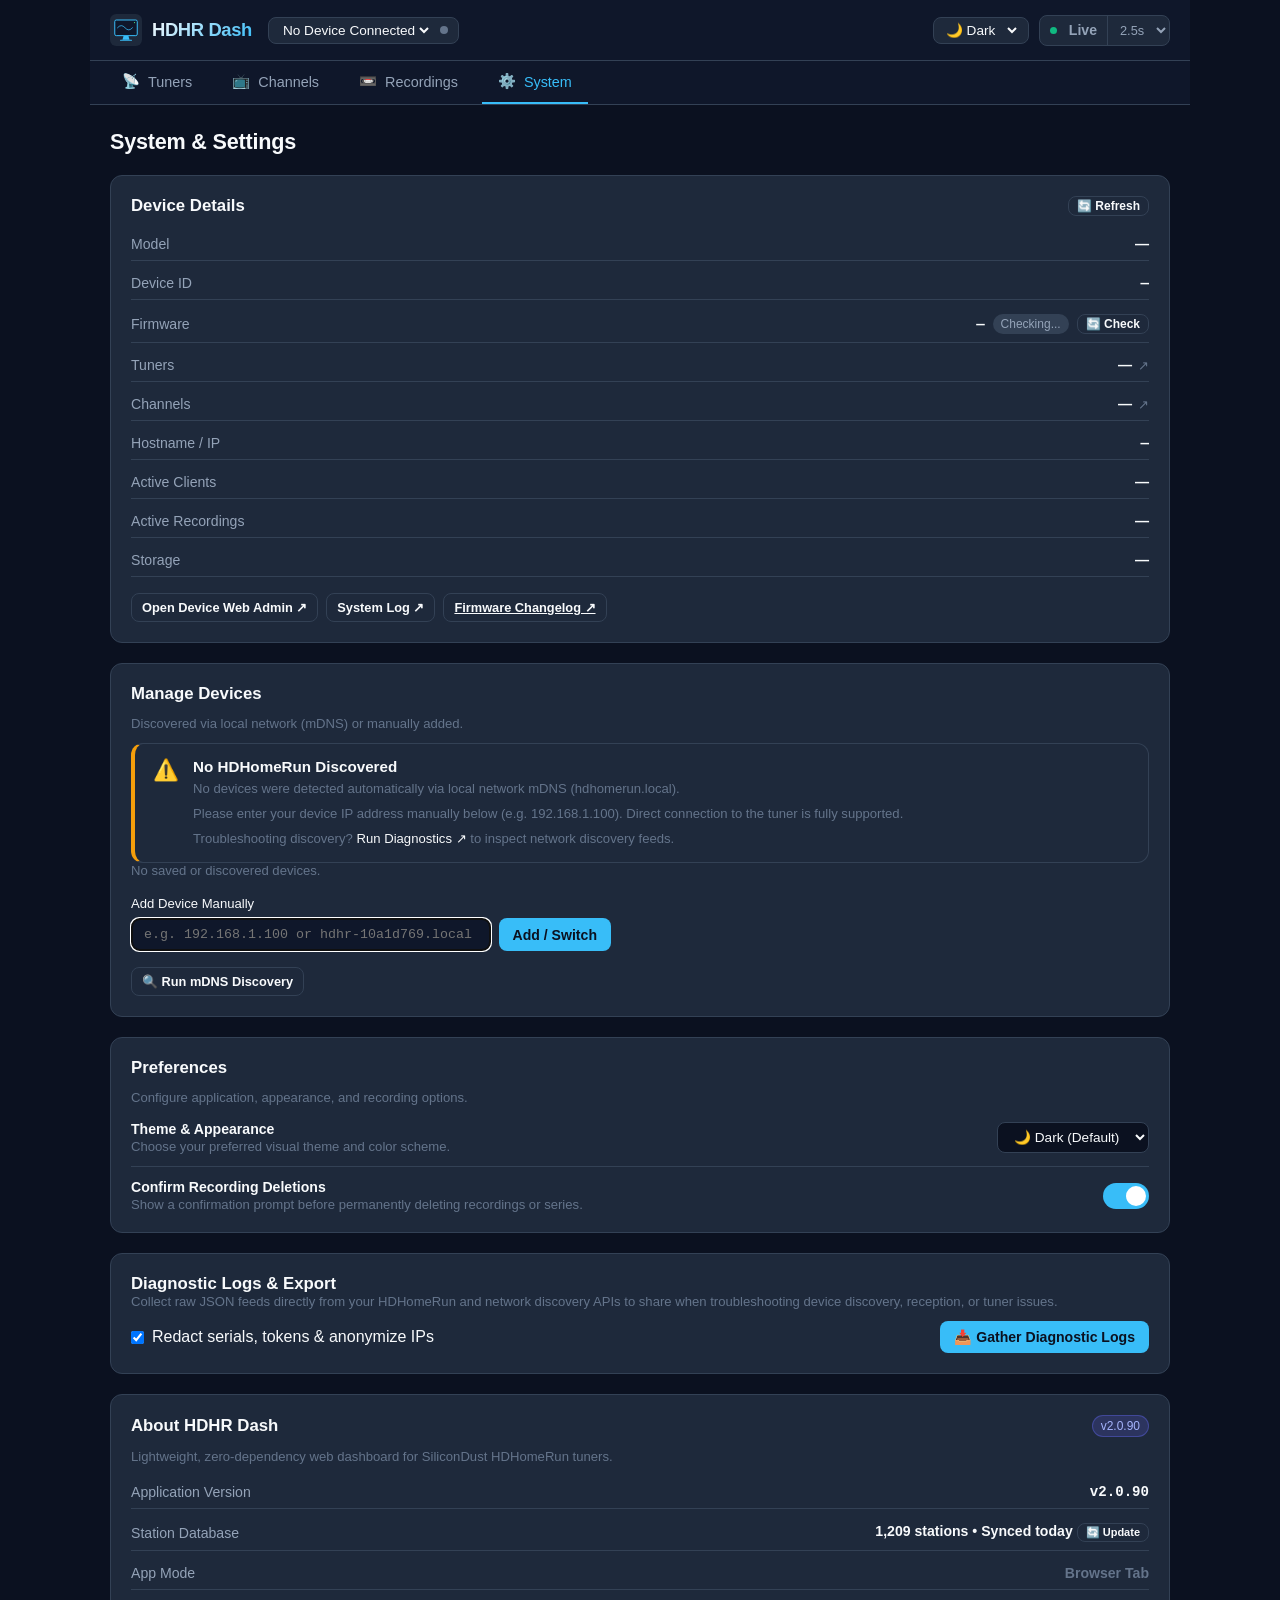
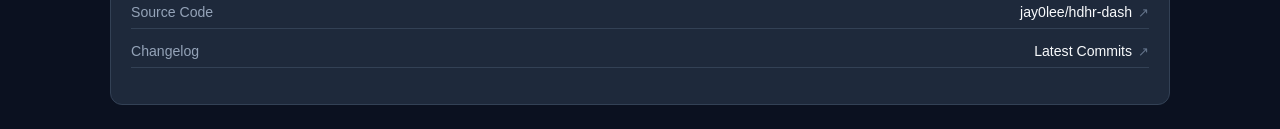
==== index.html @ 375b7f38 "v2.0.90: Implement 188-byte packet-aligned GOP slicing, audio-first dispatch, and starved clock clam" ====
<!DOCTYPE html>
<html lang="en">
<head>
  <meta charset="UTF-8" />
  <meta name="viewport" content="width=device-width, initial-scale=1.0" />
  <title>HDHomeRun Dashboard</title>
  <link rel="manifest" href="manifest.json" />
  <link rel="icon" type="image/svg+xml" href="icon.svg" />
  <link rel="icon" type="image/png" sizes="192x192" href="icon-192.png" />
  <link rel="apple-touch-icon" sizes="180x180" href="apple-touch-icon.png" />
  <link rel="shortcut icon" href="favicon.ico" />
  <meta name="theme-color" content="#0f172a" />
  <!-- Critical styles to prevent layout flash or version mismatch -->
  <style>
    .tab-view { display: none !important; }
    .tab-view.active { display: block !important; }
    .hidden { display: none !important; }
  </style>
  <link rel="stylesheet" href="style.css?v=2.0.90" />
</head>
<body>
  <div class="app-shell">
    <!-- Top Navigation Header -->
    <header class="app-header">
      <div class="header-left">
        <div class="logo-group">
          <svg class="app-logo" viewBox="0 0 512 512" width="32" height="32">
            <rect width="512" height="512" rx="100" fill="#1e293b"/>
            <rect x="76" y="96" width="360" height="250" rx="24" fill="#0f172a" stroke="#38bdf8" stroke-width="16"/>
            <path d="M 120 220 Q 180 150 240 220 T 360 220" fill="none" stroke="#38bdf8" stroke-width="12" stroke-linecap="round"/>
            <circle cx="392" cy="136" r="10" fill="#4ade80"/>
            <path d="M 216 350 L 200 410 L 312 410 L 296 350 Z" fill="#38bdf8"/>
            <rect x="160" y="410" width="192" height="16" rx="8" fill="#38bdf8"/>
          </svg>
          <span class="app-title">HDHR Dash</span>
        </div>

        <div class="device-selector-wrapper">
          <select id="device-select" title="Active Device">
            <option value="">Discovering devices...</option>
          </select>
          <span id="connection-status-dot" class="status-dot disconnected" title="Connection Status"></span>
        </div>
      </div>

      <div class="header-right">
        <div class="theme-selector-wrapper">
          <select id="theme-select" title="Theme">
            <option value="dark">🌙 Dark</option>
            <option value="light">☀️ Light</option>
            <option value="oled">🖤 OLED</option>
            <option value="teal">🌊 Teal</option>
            <option value="nord">❄️ Nord</option>
          </select>
        </div>

        <div class="poll-control">
          <button id="btn-toggle-poll" class="btn btn-icon" title="Pause / Resume Live Polling">
            <span class="live-dot pulse"></span>
            <span id="poll-btn-label">Live</span>
          </button>
          <select id="poll-interval-select" title="Polling Interval">
            <option value="1000">1s</option>
            <option value="2500" selected>2.5s</option>
            <option value="5000">5s</option>
            <option value="0">Off</option>
          </select>
        </div>

        <button id="btn-install" class="btn btn-sm btn-install hidden" title="Install as Web App">
          ➕ Install
        </button>
      </div>
    </header>

    <!-- Nav Tabs -->
    <nav class="nav-tabs">
      <button class="nav-tab active" data-tab="tuners">
        <span class="tab-icon">📡</span>
        <span class="tab-label">Tuners</span>
      </button>
      <button class="nav-tab" data-tab="lineup">
        <span class="tab-icon">📺</span>
        <span class="tab-label">Channels</span>
        <span id="lineup-count-badge" class="tab-badge hidden">0</span>
      </button>
      <button class="nav-tab" data-tab="recordings">
        <span class="tab-icon">📼</span>
        <span class="tab-label">Recordings</span>
        <span id="recordings-count-badge" class="tab-badge hidden">0</span>
      </button>
      <button class="nav-tab" data-tab="system">
        <span class="tab-icon">⚙️</span>
        <span class="tab-label">System</span>
      </button>
    </nav>

    <!-- Main Views Container -->
    <main class="main-content">
      <!-- Error / Alert Banner -->
      <div id="global-alert" class="alert-banner hidden"></div>

      <!-- Tab 1: Tuners View -->
      <section id="view-tuners" class="tab-view active">
        <!-- Overview Grid View -->
        <div id="tuners-overview">
          <div class="view-header">
            <h2>Tuner Activity & Status</h2>
            <div class="view-actions">
              <span id="tuner-summary-badge" class="badge">Checking...</span>
              <button id="btn-refresh-tuners" class="btn btn-sm btn-secondary">↻ Refresh</button>
            </div>
          </div>

          <div id="tuners-grid" class="tuners-grid">
            <!-- Dynamically populated tuner cards -->
            <div class="loading-placeholder">Loading tuner status...</div>
          </div>
        </div>

        <!-- Single Tuner Detail & Real-Time Graph View -->
        <div id="tuner-detail-view" class="tuner-detail-view hidden">
          <div class="tuner-detail-topbar">
            <button id="btn-back-to-tuners" class="btn btn-sm btn-secondary">
              ← All Tuners
            </button>
            <div class="tuner-detail-status-pill">
              <span id="detail-status-dot" class="status-dot"></span>
              <span id="detail-status-text">Idle</span>
            </div>
          </div>

          <div class="tuner-detail-header-card card">
            <div class="tuner-detail-header-main">
              <div>
                <div class="tuner-title-row">
                  <h2 id="detail-tuner-name" class="detail-tuner-title">Tuner 0</h2>
                  <span id="detail-shared-badge"></span>
                </div>
                <div class="detail-channel-info">
                  <div id="detail-channel-logo" class="detail-channel-logo-container"></div>
                  <div class="detail-channel-text-wrap">
                    <span id="detail-channel-name" class="detail-channel-name">—</span>
                    <span id="detail-channel-locality" class="detail-channel-locality text-xs text-muted"></span>
                  </div>
                  <div class="detail-channel-badge-group">
                    <div class="detail-channel-num-row">
                      <span id="detail-channel-number" class="detail-channel-number"></span>
                      <span id="detail-channel-band" class="detail-channel-band"></span>
                    </div>
                    <div id="detail-channel-rf" class="detail-channel-rf text-xs text-muted"></div>
                  </div>
                </div>
              </div>
              <div class="detail-tuner-meta">
                <div class="detail-meta-item">
                  <span class="meta-label">Client(s):</span>
                  <span id="detail-clients-list" class="meta-value">None</span>
                </div>
                <div class="detail-meta-item">
                  <span class="meta-label">Rate:</span>
                  <span id="detail-network-rate" class="meta-value">—</span>
                </div>
              </div>
            </div>

            <!-- Controls: Sample Rate & Pause -->
            <div class="tuner-controls-bar">
              <div class="sample-rate-group">
                <span class="control-label">Sample Rate:</span>
                <div class="pill-group" id="sample-rate-pills">
                  <button class="pill active" data-interval="1000">1s</button>
                  <button class="pill" data-interval="5000">5s</button>
                  <button class="pill" data-interval="10000">10s</button>
                  <button class="pill" data-interval="60000">1m</button>
                </div>
              </div>
              <div class="playback-controls">
                <span id="graph-live-indicator" class="live-pulse-dot" title="Live Polling Active"></span>
                <button id="btn-toggle-graph-pause" class="btn btn-sm btn-secondary">
                  ⏸ Pause
                </button>
              </div>
            </div>
          </div>

          <!-- Idle Tuner Notice (shown when tuner is idle) -->
          <div id="detail-idle-notice" class="card idle-notice-card hidden">
            <div class="idle-notice-icon">📡</div>
            <div class="idle-notice-text">
              <h4>Tuner is Currently Idle</h4>
              <p class="text-muted">The HDHomeRun powers down its demodulator when idle and only measures RF signal when actively tuned to a channel. Tune to a channel on your TV, VLC, Channels, or Plex to start live graphing.</p>
            </div>
          </div>

          <!-- Real-Time Metrics Summary Cards (Current, Min, Max, Avg) -->
          <div class="metrics-summary-grid">
            <div class="card metric-summary-card metric-strength">
              <div class="metric-card-header">
                <div class="metric-title-group">
                  <span class="metric-dot-indicator dot-strength"></span>
                  <h4>Signal Strength</h4>
                </div>
                <span id="stat-current-strength" class="metric-big-value">0%</span>
              </div>
              <p class="metric-desc">Raw RF power from antenna. Target: <strong>75–100%</strong> (≥60% min).</p>
              <div class="metric-stats-row">
                <div><span>Min:</span> <strong id="stat-min-strength">—</strong></div>
                <div><span>Avg:</span> <strong id="stat-avg-strength">—</strong></div>
                <div><span>Max:</span> <strong id="stat-max-strength">—</strong></div>
              </div>
            </div>

            <div class="card metric-summary-card metric-quality">
              <div class="metric-card-header">
                <div class="metric-title-group">
                  <span class="metric-dot-indicator dot-quality"></span>
                  <h4>SNR Quality</h4>
                </div>
                <span id="stat-current-quality" class="metric-big-value">0%</span>
              </div>
              <p class="metric-desc">Signal-to-noise ratio. Target: <strong>80–100%</strong> (key for antenna aiming).</p>
              <div class="metric-stats-row">
                <div><span>Min:</span> <strong id="stat-min-quality">—</strong></div>
                <div><span>Avg:</span> <strong id="stat-avg-quality">—</strong></div>
                <div><span>Max:</span> <strong id="stat-max-quality">—</strong></div>
              </div>
            </div>

            <div class="card metric-summary-card metric-symbol">
              <div class="metric-card-header">
                <div class="metric-title-group">
                  <span class="metric-dot-indicator dot-symbol"></span>
                  <h4>Symbol Quality</h4>
                </div>
                <span id="stat-current-symbol" class="metric-big-value">0%</span>
              </div>
              <p class="metric-desc">Data packet integrity. Target: <strong>100%</strong> (&lt;100% = pixelation/pops).</p>
              <div class="metric-stats-row">
                <div><span>Min:</span> <strong id="stat-min-symbol">—</strong></div>
                <div><span>Avg:</span> <strong id="stat-avg-symbol">—</strong></div>
                <div><span>Max:</span> <strong id="stat-max-symbol">—</strong></div>
              </div>
            </div>
          </div>

          <!-- Chart Card with SVG Graph -->
          <div class="card chart-card">
            <div class="chart-header">
              <div class="chart-title-group">
                <h3>Reception Diagnostics Over Time</h3>
                <span id="chart-sample-count" class="text-sm text-muted">0 samples</span>
              </div>
              <div class="chart-legend" id="chart-legend">
                <button class="legend-item active" data-series="strength">
                  <span class="legend-color-box color-strength"></span>
                  Signal Strength
                </button>
                <button class="legend-item active" data-series="quality">
                  <span class="legend-color-box color-quality"></span>
                  SNR Quality
                </button>
                <button class="legend-item active" data-series="symbol">
                  <span class="legend-color-box color-symbol"></span>
                  Symbol Quality
                </button>
              </div>
            </div>

            <div class="chart-svg-container" id="chart-container">
              <svg id="tuner-chart-svg" viewBox="0 0 800 280" preserveAspectRatio="none">
                <defs>
                  <linearGradient id="grad-strength" x1="0" y1="0" x2="0" y2="1">
                    <stop offset="0%" stop-color="#38bdf8" stop-opacity="0.25" />
                    <stop offset="100%" stop-color="#38bdf8" stop-opacity="0.0" />
                  </linearGradient>
                  <linearGradient id="grad-quality" x1="0" y1="0" x2="0" y2="1">
                    <stop offset="0%" stop-color="#34d399" stop-opacity="0.25" />
                    <stop offset="100%" stop-color="#34d399" stop-opacity="0.0" />
                  </linearGradient>
                  <linearGradient id="grad-symbol" x1="0" y1="0" x2="0" y2="1">
                    <stop offset="0%" stop-color="#a78bfa" stop-opacity="0.25" />
                    <stop offset="100%" stop-color="#a78bfa" stop-opacity="0.0" />
                  </linearGradient>
                </defs>
                <g id="chart-grid-group"></g>
                <g id="chart-paths-group"></g>
                <g id="chart-crosshair-group"></g>
              </svg>
              <div id="chart-tooltip" class="chart-tooltip hidden"></div>
            </div>
            <div class="chart-xaxis-labels">
              <span id="chart-time-start">Oldest</span>
              <span id="chart-time-mid">Midpoint</span>
              <span id="chart-time-now">Now (Live)</span>
            </div>
          </div>
        </div>
      </section>

      <!-- Tab 2: Channel Lineup View -->
      <section id="view-lineup" class="tab-view">
        <div class="view-header">
          <h2>Channels</h2>
          <div class="view-actions">
            <button id="btn-export-m3u" class="btn btn-sm btn-secondary" title="Download M3U Playlist">
              📥 Export M3U
            </button>
            <button id="btn-refresh-lineup" class="btn btn-sm btn-secondary">↻ Refresh</button>
          </div>
        </div>

        <!-- Notice when no channels have static scan signal data -->
        <div id="lineup-signal-notice" class="channel-signal-notice card hidden mb-16">
          <div class="signal-notice-content">
            <div class="signal-notice-icon">ℹ️</div>
            <div class="signal-notice-body">
              <div class="signal-notice-title">No Scan Signal Data Available</div>
              <p class="signal-notice-text text-sm">
                Signal strength on the Channels tab is static from the device's last channel scan. To view real-time signal diagnostics, tune to a channel on the <a href="#tuners" class="status-link">Tuners tab ↗</a>.
              </p>
              <p class="signal-notice-subtext text-xs">
                To populate channel signal strengths, perform a channel scan from the <a id="link-hdhr-web-lineup" href="#" target="_blank" rel="noopener noreferrer" class="status-link">HDHomeRun Channel Lineup Web Page ↗</a> or the official HDHomeRun app.
              </p>
            </div>
          </div>
        </div>

        <div class="filter-bar">
          <input type="text" id="lineup-search" placeholder="Search channels by name or number (e.g. 5.1, NBC)..." />
          <div class="filter-dropdown-container">
            <button id="btn-lineup-filters" class="btn btn-secondary filter-toggle-btn" type="button" aria-expanded="false" title="Filter channels by status, band, format, and DRM">
              <span class="filter-btn-icon">⚡</span>
              <span>Filters</span>
              <span id="lineup-filter-active-count" class="badge-pill filter-count-badge hidden">0</span>
              <span class="dropdown-caret">▾</span>
            </button>

            <div id="lineup-filter-menu" class="filter-dropdown-menu hidden">
              <div class="filter-menu-header">
                <span class="filter-menu-title">Filter Channels</span>
                <button type="button" id="btn-reset-filters" class="btn-text-action" title="Reset all filters to default">Reset</button>
              </div>

              <div class="filter-menu-body">
                <!-- Status Filter -->
                <div class="filter-menu-row">
                  <label class="filter-menu-label" for="filter-status-select">Status</label>
                  <select id="filter-status-select" class="filter-menu-select">
                    <option value="allowed" selected>Allowed Only</option>
                    <option value="all">All Channels</option>
                    <option value="favorites">Favorites ⭐</option>
                    <option value="hidden">Hidden ❌</option>
                  </select>
                </div>

                <!-- Band Filter -->
                <div class="filter-menu-row">
                  <label class="filter-menu-label" for="filter-band-select">Band (Frequency)</label>
                  <select id="filter-band-select" class="filter-menu-select">
                    <option value="all" selected>All Bands</option>
                    <option value="vhf">VHF Only (Low & High)</option>
                    <option value="vhf-low">VHF-Low (RF 2–6)</option>
                    <option value="vhf-high">VHF-High (RF 7–13)</option>
                    <option value="uhf">UHF Only (RF 14+)</option>
                  </select>
                </div>

                <!-- Standard / Format Filter -->
                <div class="filter-menu-row">
                  <label class="filter-menu-label" for="filter-format-select">Format</label>
                  <select id="filter-format-select" class="filter-menu-select">
                    <option value="all" selected>All Formats</option>
                    <option value="atsc3">ATSC 3.0 (NextGen TV)</option>
                    <option value="atsc1">ATSC 1.0 (Standard Digital)</option>
                    <option value="hd">HD Only</option>
                    <option value="sd">SD Only</option>
                  </select>
                </div>

                <!-- DRM Filter -->
                <div class="filter-menu-row">
                  <label class="filter-menu-label" for="filter-drm-select">DRM Protection</label>
                  <select id="filter-drm-select" class="filter-menu-select">
                    <option value="all" selected>All Channels</option>
                    <option value="drm">DRM Protected 🔒</option>
                    <option value="nodrm">Clear / No DRM</option>
                  </select>
                </div>
              </div>

              <div class="filter-menu-footer">
                <button type="button" id="btn-clear-filters" class="btn btn-secondary btn-sm">Clear All</button>
                <button type="button" id="btn-apply-filters" class="btn btn-primary btn-sm">Done</button>
              </div>
            </div>
          </div>

          <button id="btn-quick-clear-filters" class="btn btn-secondary btn-sm hidden" title="Clear all active filters">
            ✕ Clear Filters
          </button>
        </div>

        <!-- Active Filter Chips Row -->
        <div id="lineup-active-chips" class="active-filter-chips hidden"></div>

        <div class="lineup-table-wrapper">
          <table class="lineup-table">
            <thead>
              <tr>
                <th>Channel</th>
                <th>Station</th>
                <th>Format & Badges</th>
                <th>Signal</th>
                <th>Actions</th>
              </tr>
            </thead>
            <tbody id="lineup-tbody">
              <tr>
                <td colspan="5" class="empty-state">Loading channel lineup...</td>
              </tr>
            </tbody>
          </table>
        </div>
      </section>

      <!-- Tab 3: DVR Recordings View -->
      <section id="view-recordings" class="tab-view">
        <div class="view-header">
          <div>
            <h2>DVR & Recordings</h2>
            <p id="dvr-engine-info" class="text-muted text-sm">Detecting recording engine...</p>
          </div>
          <div class="view-actions">
            <button id="btn-refresh-recordings" class="btn btn-sm btn-secondary">↻ Refresh</button>
          </div>
        </div>

        <!-- Storage Space Bar -->
        <div id="dvr-storage-bar-card" class="card mb-16 hidden">
          <div class="storage-bar-header">
            <span class="text-sm font-semibold">💾 Storage</span>
            <span id="storage-space-text" class="text-sm text-muted font-mono">—</span>
          </div>
          <div class="metric-bar-bg mt-6">
            <div id="storage-bar-fill" class="metric-bar-fill good" style="width: 0%;"></div>
          </div>
        </div>

        <!-- Sub-Navigation Pills -->
        <div class="filter-bar" id="dvr-filter-bar">
          <div class="filter-pills" id="dvr-view-pills">
            <button class="pill active" data-dvr-view="series">
              Series <span id="series-count-pill" class="badge-pill">0</span>
            </button>
            <button class="pill" data-dvr-view="episodes">
              Episodes <span id="episodes-count-pill" class="badge-pill">0</span>
            </button>
            <button class="pill" data-dvr-view="rules">
              Scheduled Rules <span id="rules-count-pill" class="badge-pill">0</span>
            </button>
          </div>
        </div>

        <div id="dvr-not-detected" class="card empty-card hidden">
          <div class="empty-icon">📼</div>
          <h3>No Recording Engine Detected</h3>
          <p>The active device does not currently advertise an HDHomeRun RECORD storage engine. If your storage engine runs on a different IP or port, you can configure it in System settings.</p>
          <button id="btn-recheck-dvr" class="btn btn-primary">Check Again</button>
        </div>

        <div id="recordings-container" class="recordings-grid">
          <!-- Dynamically populated recording cards -->
        </div>
      </section>

      <!-- Tab 4: System & Settings View -->
      <section id="view-system" class="tab-view">
        <div class="view-header">
          <h2>System & Settings</h2>
        </div>

        <div class="system-grid">
          <!-- Device Information Card -->
          <div class="card">
            <div class="card-header-with-actions">
              <h3>Device Details</h3>
              <button id="btn-refresh-system-status" class="btn btn-xs btn-secondary" title="Refresh device and live status">🔄 Refresh</button>
            </div>
            <div id="device-info-list" class="info-list">
              <div class="info-row"><span class="info-label">Model</span><span id="info-model" class="info-val">—</span></div>
              <div class="info-row"><span class="info-label" id="label-info-id">Device ID</span><span id="info-id" class="info-val font-mono">—</span></div>
              <div class="info-row">
                <span class="info-label" id="label-info-firmware">Firmware</span>
                <div class="info-val-group">
                  <span id="info-firmware" class="info-val font-mono">—</span>
                  <span id="firmware-status-badge" class="badge">Checking...</span>
                  <button id="btn-check-firmware" class="btn btn-xs btn-secondary" title="Check for firmware updates">🔄 Check</button>
                </div>
              </div>
              <div class="info-row">
                <span class="info-label">Tuners</span>
                <a href="#tuners" class="status-link" id="info-tuners-link" title="View Tuners tab">
                  <span id="info-tuners" class="info-val">—</span>
                  <span class="status-arrow">↗</span>
                </a>
              </div>
              <div class="info-row">
                <span class="info-label">Channels</span>
                <a href="#channels" class="status-link" id="info-channels-link" title="View Channels tab">
                  <span id="info-channels" class="info-val">—</span>
                  <span class="status-arrow">↗</span>
                </a>
              </div>
              <div class="info-row"><span class="info-label" id="label-info-ip">Hostname / IP</span><span id="info-ip" class="info-val font-mono">—</span></div>
              <div class="info-row">
                <span class="info-label">Active Clients</span>
                <div id="info-clients-wrap" class="info-val-group">
                  <span id="info-active-clients" class="info-val">—</span>
                </div>
              </div>
              <div class="info-row">
                <span class="info-label">Active Recordings</span>
                <div id="info-recordings-wrap" class="info-val-group">
                  <span id="info-active-recordings" class="info-val">—</span>
                </div>
              </div>
              <div class="info-row">
                <span class="info-label">Storage</span>
                <div id="info-storage-container" class="info-val-group" style="flex-direction: column; align-items: flex-end; gap: 4px;">
                  <span id="info-storage" class="info-val">—</span>
                  <div id="info-storage-bar-wrap" class="storage-mini-bar-wrap hidden">
                    <div id="info-storage-bar-fill" style="height: 100%; width: 0%; border-radius: 3px; transition: width 0.3s ease;"></div>
                  </div>
                </div>
              </div>
            </div>
            <div class="card-footer-actions">
              <button id="btn-reboot-check" class="btn btn-sm btn-secondary">
                Open Device Web Admin ↗
              </button>
              <button id="btn-system-log" class="btn btn-sm btn-secondary">
                System Log ↗
              </button>
              <a href="https://www.silicondust.com/support/downloads/firmware-changelog/" target="_blank" rel="noopener noreferrer" class="btn btn-sm btn-secondary">
                Firmware Changelog ↗
              </a>
            </div>
          </div>

          <!-- Add / Manage Devices Card -->
          <div class="card">
            <h3>Manage Devices</h3>
            <p class="text-sm text-muted mb-12">Discovered via local network (mDNS) or manually added.</p>

            <!-- Notice when no device is discovered/connected -->
            <div id="no-device-notice" class="channel-signal-notice card hidden mb-16" style="border-left-color: var(--accent-amber);">
              <div class="signal-notice-content">
                <div class="signal-notice-icon">⚠️</div>
                <div class="signal-notice-body">
                  <div class="signal-notice-title">No HDHomeRun Discovered</div>
                  <p class="signal-notice-text text-sm">
                    No devices were detected automatically via local network mDNS (<code>hdhomerun.local</code>).
                  </p>
                  <p class="signal-notice-text text-sm mt-6">
                    Please enter your device IP address manually below (e.g. <code>192.168.1.100</code>). Direct connection to the tuner is fully supported.
                  </p>
                  <p class="signal-notice-text text-sm mt-6">
                    Troubleshooting discovery? <a href="#card-diagnostics" onclick="document.getElementById('card-diagnostics')?.scrollIntoView({ behavior: 'smooth' }); return false;" class="status-link">Run Diagnostics ↗</a> to inspect network discovery feeds.
                  </p>
                </div>
              </div>
            </div>

            <div id="discovered-devices-list" class="device-cards-list">
              <!-- Dynamically populated -->
            </div>

            <div class="manual-add-section">
              <label for="input-custom-ip" class="text-sm font-semibold">Add Device Manually</label>
              <div class="ip-input-row mt-6">
                <input type="text" id="input-custom-ip" placeholder="e.g. 192.168.1.100 or hdhr-10a1d769.local" />
                <button id="btn-add-device" class="btn btn-primary">Add / Switch</button>
              </div>
            </div>

            <div class="mt-16">
              <button id="btn-rediscover" class="btn btn-sm btn-secondary">
                🔍 Run mDNS Discovery
              </button>
            </div>
          </div>
          <!-- Preferences Card -->
          <div class="card">
            <h3>Preferences</h3>
            <p class="text-sm text-muted mb-12">Configure application, appearance, and recording options.</p>

            <div class="pref-row">
              <div class="pref-info">
                <strong>Theme & Appearance</strong>
                <p class="text-sm text-muted">Choose your preferred visual theme and color scheme.</p>
              </div>
              <div class="pref-control">
                <select id="pref-theme-select" class="pref-select" title="Theme">
                  <option value="dark">🌙 Dark (Default)</option>
                  <option value="light">☀️ Light</option>
                  <option value="oled">🖤 OLED Black</option>
                  <option value="teal">🌊 Teal (HDHR)</option>
                  <option value="nord">❄️ Nord Frost</option>
                </select>
              </div>
            </div>

            <div class="pref-row">
              <div class="pref-info">
                <strong>Confirm Recording Deletions</strong>
                <p class="text-sm text-muted">Show a confirmation prompt before permanently deleting recordings or series.</p>
              </div>
              <label class="toggle-switch">
                <input type="checkbox" id="pref-confirm-delete" checked />
                <span class="toggle-slider"></span>
              </label>
            </div>
          </div>

          <!-- Diagnostic Logs & Export Card -->
          <div class="card" id="card-diagnostics">
            <div class="card-header-with-actions">
              <div>
                <h3>Diagnostic Logs & Export</h3>
                <p class="text-sm text-muted">Collect raw JSON feeds directly from your HDHomeRun and network discovery APIs to share when troubleshooting device discovery, reception, or tuner issues.</p>
              </div>
            </div>

            <!-- Idle Tuner Warning Banner -->
            <div id="diag-idle-warning" class="diag-warning-banner hidden">
              <span class="diag-warning-icon">⚠️</span>
              <div class="diag-warning-text">
                <strong>All tuners are currently idle.</strong>
                <span>Diagnostics require an active stream to be useful. Please open the live feed in the HDHomeRun app (or tune to a channel in Plex, Channels, or VLC) and then try again.</span>
              </div>
            </div>

            <div class="diag-toolbar mt-12">
              <div class="diag-options">
                <label class="checkbox-label" title="Redact serial numbers, credentials, and anonymize IP addresses before sharing">
                  <input type="checkbox" id="diag-redact-auth" checked />
                  <span>Redact serials, tokens & anonymize IPs</span>
                </label>
              </div>
              <div class="diag-actions">
                <button id="btn-gather-diag" class="btn btn-primary">
                  📥 Gather Diagnostic Logs
                </button>
                <button id="btn-copy-diag" class="btn btn-secondary hidden" title="Copy full JSON to clipboard">
                  📋 Copy to Clipboard
                </button>
                <button id="btn-download-diag" class="btn btn-secondary hidden" title="Download diagnostic JSON file">
                  💾 Download JSON
                </button>
                <button id="btn-github-issue" class="btn btn-secondary hidden" title="Open GitHub Issue pre-filled with diagnostics">
                  🐙 File GitHub Issue ↗
                </button>
              </div>
            </div>

            <div id="diag-status-banner" class="diag-status-banner hidden">
              <span id="diag-status-icon">⏳</span>
              <span id="diag-status-text">Gathering diagnostic data from HDHomeRun...</span>
            </div>

            <div id="diag-output-wrap" class="diag-output-container hidden">
              <div class="diag-output-header">
                <span id="diag-output-meta" class="text-xs font-mono text-muted">0 KB • 0 feeds</span>
                <span id="diag-copy-feedback" class="text-xs text-success hidden">✓ Copied to clipboard!</span>
              </div>
              <pre id="diag-output-pre" class="diag-code-block font-mono"><code></code></pre>
            </div>
          </div>

          <!-- About HDHR Dash Card -->
          <div class="card">
            <div class="card-header-with-actions">
              <h3>About HDHR Dash</h3>
              <span id="app-version-badge" class="badge badge-hd">v2.0.89</span>
            </div>
            <p class="text-sm text-muted mb-12">Lightweight, zero-dependency web dashboard for SiliconDust HDHomeRun tuners.</p>
            <div class="info-list">
              <div class="info-row">
                <span class="info-label">Application Version</span>
                <span id="info-app-version" class="info-val font-mono">v2.0.90</span>
              </div>
              <div class="info-row">
                <span class="info-label">Station Database</span>
                <span class="info-val">
                  <span id="info-stations-status">Loading...</span>
                  <button id="btn-update-stations" class="btn btn-sm btn-secondary ml-8" style="padding: 2px 8px; font-size: 11px;" title="Check for updated station database from website">🔄 Update</button>
                </span>
              </div>
              <div class="info-row">
                <span class="info-label">App Mode</span>
                <span id="info-pwa-mode" class="info-val">Browser Tab</span>
              </div>
              <div class="info-row">
                <span class="info-label">Source Code</span>
                <a href="https://github.com/jay0lee/hdhr-dash" target="_blank" rel="noopener noreferrer" class="status-link" title="Open GitHub Repository">
                  <span>jay0lee/hdhr-dash</span>
                  <span class="status-arrow">↗</span>
                </a>
              </div>
              <div class="info-row">
                <span class="info-label">Changelog</span>
                <a href="https://github.com/jay0lee/hdhr-dash/commits/main" target="_blank" rel="noopener noreferrer" class="status-link" title="View Commit History">
                  <span>Latest Commits</span>
                  <span class="status-arrow">↗</span>
                </a>
              </div>
            </div>
          </div>
        </div>
      </section>
    </main>
  </div>

  <!-- Confirm Deletion Modal -->
  <div id="modal-confirm-delete" class="modal-overlay hidden">
    <div class="modal-card">
      <div class="modal-header">
        <h3 class="modal-title" id="modal-delete-title">⚠️ Confirm Deletion</h3>
        <button id="modal-close-btn" class="modal-close-icon">&times;</button>
      </div>
      <div class="modal-body">
        <p id="confirm-delete-msg">Are you sure you want to delete this recording?</p>
        <div class="modal-checkbox-row mt-12">
          <label class="checkbox-label">
            <input type="checkbox" id="confirm-delete-dont-ask" />
            <span>Don't ask me again</span>
          </label>
        </div>
      </div>
      <div class="modal-footer">
        <button id="btn-cancel-delete" class="btn btn-secondary">Cancel</button>
        <button id="btn-proceed-delete" class="btn btn-danger">🗑️ Delete</button>
      </div>
    </div>
  </div>

  <!-- In-Tab ATSC 1.0 Video Player Window Layer -->
  <div id="player-window-layer" class="player-window-layer hidden">
    <div class="player-window-card" id="player-window-card">
      <!-- Window Header -->
      <div class="player-window-header" id="player-window-header">
        <div class="player-header-left">
          <span class="badge badge-live">🔴 LIVE</span>
          <span class="player-channel-logo-wrap" id="player-channel-logo"></span>
          <div class="player-header-title-group">
            <span class="player-channel-title" id="player-channel-title">Channel Player</span>
            <span class="player-channel-sub" id="player-channel-sub">ATSC 1.0 • HDHomeRun Direct</span>
          </div>
        </div>
        <div class="player-header-actions">
          <button id="btn-player-stats" class="player-tool-btn" title="Toggle Stream & Decoder HUD Stats">📊 Stats</button>
          <button id="btn-player-ratio" class="player-tool-btn" title="Cycle Aspect Ratio: 16:9 / 4:3 / Auto">16:9</button>
          <button id="btn-player-minimize" class="player-tool-btn" title="Toggle Mini-Player (Corner PiP)">🗕 Mini</button>
          <button id="btn-player-fullscreen" class="player-tool-btn" title="Toggle Fullscreen">⛶</button>
          <button id="btn-player-close" class="player-tool-btn player-close-btn" title="Close Player and Stop Stream">&times;</button>
        </div>
      </div>

      <!-- Video Display Area -->
      <div class="player-viewport" id="player-viewport">
        <canvas id="player-canvas" class="player-canvas" width="1280" height="720"></canvas>
        
        <!-- Loading / Status Overlay -->
        <div id="player-loading-overlay" class="player-loading-overlay">
          <div class="player-spinner"></div>
          <div class="player-loading-text" id="player-loading-text">Connecting to HDHomeRun tuner...</div>
        </div>

        <!-- Diagnostic Stats HUD Overlay -->
        <div id="player-stats-hud" class="player-stats-hud hidden">
          <div class="stats-hud-row"><span>Channel:</span> <span id="hud-channel" class="font-mono">—</span></div>
          <div class="stats-hud-row"><span>Resolution:</span> <span id="hud-resolution" class="font-mono">Waiting for stream...</span></div>
          <div class="stats-hud-row"><span>Video Codec:</span> <span id="hud-video-codec" class="font-mono">MPEG-2 Video (Wasm)</span></div>
          <div class="stats-hud-row"><span>Audio Codec:</span> <span id="hud-audio-codec" class="font-mono">AC-3 Dolby (Wasm)</span></div>
          <div class="stats-hud-row"><span>FPS:</span> <span id="hud-fps" class="font-mono">0.0</span></div>
          <div class="stats-hud-row"><span>Dropped Frames:</span> <span id="hud-dropped" class="font-mono">0</span></div>
          <div class="stats-hud-row"><span>Decoder Latency:</span> <span id="hud-latency" class="font-mono">0 ms</span></div>
          <div class="stats-hud-row"><span>Audio Clock Sync:</span> <span id="hud-sync" class="font-mono">0 ms</span></div>
          <div class="stats-hud-row"><span>Bitrate:</span> <span id="hud-bitrate" class="font-mono">0 Mbps</span></div>
          <div class="stats-hud-row"><span>Tuner:</span> <span id="hud-tuner" class="font-mono">—</span></div>
          <div class="stats-hud-row"><span>Signal Strength:</span> <span id="hud-signal-strength" class="font-mono">—</span></div>
          <div class="stats-hud-row"><span>Signal Quality (SNQ):</span> <span id="hud-signal-quality" class="font-mono">—</span></div>
          <div class="stats-hud-row"><span>Symbol Quality (SEQ):</span> <span id="hud-symbol-quality" class="font-mono">—</span></div>
        </div>
      </div>

      <!-- Player Controls Bar -->
      <div class="player-controls">
        <div class="player-controls-left">
          <button id="btn-player-playpause" class="player-btn-control" title="Pause / Resume Live Playback">⏸</button>
          <button id="btn-player-jump-live" class="badge badge-live-btn" title="Jump to Live edge">🔴 LIVE</button>
          <div class="player-volume-group">
            <button id="btn-player-mute" class="player-btn-control" title="Mute / Unmute">🔊</button>
            <input type="range" id="player-volume-slider" class="player-volume-slider" min="0" max="1" step="0.05" value="1" title="Volume Slider" />
          </div>
        </div>
        <div class="player-controls-right">
          <span class="player-format-tag" id="player-format-tag">ATSC 1.0</span>
          <button id="btn-player-fs-bottom" class="player-btn-control" title="Fullscreen">⛶</button>
        </div>
      </div>
    </div>
  </div>

  <script src="atsc-demuxer.js?v=2.0.90"></script>
  <script src="atsc-decoder.js?v=2.0.90"></script>
  <script src="player-renderer.js?v=2.0.90"></script>
  <script src="app.js?v=2.0.90"></script>
</body>
</html>
---- style.css ----
:root, [data-theme="dark"] {
  --bg-main: #0b1120;
  --bg-card: #1e293b;
  --bg-card-hover: #243247;
  --bg-subtle: #0f172a;
  --border-main: #334155;
  --border-light: #475569;

  --text-primary: #f8fafc;
  --text-secondary: #94a3b8;
  --text-muted: #64748b;
  --text-inverse: #0b1120;

  --accent-cyan: #38bdf8;
  --accent-cyan-hover: #0ea5e9;
  --accent-emerald: #10b981;
  --accent-emerald-light: #34d399;
  --accent-amber: #f59e0b;
  --accent-rose: #f43f5e;
  --accent-red: #ef4444;

  --radius-sm: 8px;
  --radius-md: 12px;
  --radius-lg: 14px;

  --shadow-md: 0 4px 6px -1px rgba(0, 0, 0, 0.4);
  --shadow-lg: 0 10px 15px -3px rgba(0, 0, 0, 0.5), 0 4px 6px -2px rgba(0, 0, 0, 0.4);
  --shadow-xl: 0 20px 25px -5px rgba(0, 0, 0, 0.6), 0 10px 10px -5px rgba(0, 0, 0, 0.4);
}

[data-theme="light"] {
  --bg-main: #f1f5f9;
  --bg-card: #ffffff;
  --bg-card-hover: #f8fafc;
  --bg-subtle: #e2e8f0;
  --border-main: #cbd5e1;
  --border-light: #94a3b8;

  --text-primary: #0f172a;
  --text-secondary: #475569;
  --text-muted: #64748b;
  --text-inverse: #ffffff;

  --accent-cyan: #0284c7;
  --accent-cyan-hover: #0369a1;
  --accent-emerald: #059669;
  --accent-emerald-light: #10b981;
  --accent-amber: #d97706;
  --accent-rose: #e11d48;
  --accent-red: #dc2626;

  --shadow-md: 0 4px 6px -1px rgba(0, 0, 0, 0.1);
  --shadow-lg: 0 10px 15px -3px rgba(0, 0, 0, 0.1), 0 4px 6px -2px rgba(0, 0, 0, 0.05);
  --shadow-xl: 0 20px 25px -5px rgba(0, 0, 0, 0.15), 0 10px 10px -5px rgba(0, 0, 0, 0.05);
}

[data-theme="oled"] {
  --bg-main: #000000;
  --bg-card: #111111;
  --bg-card-hover: #1c1c1c;
  --bg-subtle: #080808;
  --border-main: #262626;
  --border-light: #404040;

  --text-primary: #ffffff;
  --text-secondary: #a3a3a3;
  --text-muted: #737373;
  --text-inverse: #000000;

  --accent-cyan: #38bdf8;
  --accent-cyan-hover: #0ea5e9;
  --accent-emerald: #10b981;
  --accent-emerald-light: #34d399;
  --accent-amber: #f59e0b;
  --accent-rose: #f43f5e;
  --accent-red: #ef4444;
}

[data-theme="teal"] {
  --bg-main: #041b1d;
  --bg-card: #082f32;
  --bg-card-hover: #0e3f43;
  --bg-subtle: #031415;
  --border-main: #134e4a;
  --border-light: #2dd4bf;

  --text-primary: #f0fdfa;
  --text-secondary: #99f6e4;
  --text-muted: #5eead4;
  --text-inverse: #041b1d;

  --accent-cyan: #2dd4bf;
  --accent-cyan-hover: #14b8a6;
  --accent-emerald: #10b981;
  --accent-emerald-light: #34d399;
  --accent-amber: #f59e0b;
  --accent-rose: #f43f5e;
  --accent-red: #ef4444;
}

[data-theme="nord"] {
  --bg-main: #242933;
  --bg-card: #2e3440;
  --bg-card-hover: #3b4252;
  --bg-subtle: #1e222a;
  --border-main: #434c5e;
  --border-light: #4c566a;

  --text-primary: #eceff4;
  --text-secondary: #d8dee9;
  --text-muted: #88c0d0;
  --text-inverse: #242933;

  --accent-cyan: #88c0d0;
  --accent-cyan-hover: #81a1c1;
  --accent-emerald: #a3be8c;
  --accent-emerald-light: #a3be8c;
  --accent-amber: #ebcb8b;
  --accent-rose: #bf616a;
  --accent-red: #bf616a;
}

* {
  box-sizing: border-box;
  margin: 0;
  padding: 0;
  font-family: -apple-system, BlinkMacSystemFont, "Segoe UI", Roboto, Helvetica, Arial, sans-serif;
  -webkit-tap-highlight-color: transparent;
}

body {
  background-color: var(--bg-main);
  color: var(--text-primary);
  min-height: 100vh;
  display: flex;
  flex-direction: column;
}

/* App Shell */
.app-shell {
  width: 100%;
  max-width: 1100px;
  margin: 0 auto;
  display: flex;
  flex-direction: column;
  min-height: 100vh;
}

/* Header */
.app-header {
  display: flex;
  justify-content: space-between;
  align-items: center;
  padding: 14px 20px;
  background-color: var(--bg-subtle);
  border-bottom: 1px solid var(--border-main);
  position: sticky;
  top: 0;
  z-index: 50;
}

.header-left {
  display: flex;
  align-items: center;
  gap: 16px;
  flex-wrap: wrap;
}

.logo-group {
  display: flex;
  align-items: center;
  gap: 10px;
}

.app-title {
  font-size: 1.15rem;
  font-weight: 700;
  letter-spacing: -0.02em;
  background: linear-gradient(135deg, var(--text-primary), var(--accent-cyan));
  -webkit-background-clip: text;
  -webkit-text-fill-color: transparent;
}

.device-selector-wrapper {
  display: flex;
  align-items: center;
  gap: 8px;
  background-color: var(--bg-card);
  padding: 4px 10px;
  border-radius: var(--radius-sm);
  border: 1px solid var(--border-main);
}

.device-selector-wrapper select {
  background: transparent;
  border: none;
  color: var(--text-primary);
  font-size: 0.85rem;
  font-weight: 500;
  outline: none;
  cursor: pointer;
}

.device-selector-wrapper select option {
  background-color: var(--bg-card);
  color: var(--text-primary);
}

.status-dot {
  width: 8px;
  height: 8px;
  border-radius: 50%;
  background-color: var(--text-muted);
}

.status-dot.connected {
  background-color: var(--accent-emerald);
  box-shadow: 0 0 8px rgba(16, 185, 129, 0.6);
}

.status-dot.error {
  background-color: var(--accent-rose);
  box-shadow: 0 0 8px rgba(244, 63, 94, 0.6);
}

.status-dot.recording {
  background-color: #ef4444;
  box-shadow: 0 0 8px rgba(239, 68, 68, 0.6);
}

.header-right {
  display: flex;
  align-items: center;
  gap: 10px;
}

.theme-selector-wrapper {
  display: flex;
  align-items: center;
  background-color: var(--bg-card);
  border: 1px solid var(--border-main);
  border-radius: var(--radius-sm);
  padding: 4px 8px;
}

.theme-selector-wrapper select {
  background: transparent;
  border: none;
  color: var(--text-primary);
  font-size: 0.85rem;
  font-weight: 500;
  outline: none;
  cursor: pointer;
}

.theme-selector-wrapper select option {
  background-color: var(--bg-card);
  color: var(--text-primary);
}

.poll-control {
  display: flex;
  align-items: center;
  background-color: var(--bg-card);
  border: 1px solid var(--border-main);
  border-radius: var(--radius-sm);
  overflow: hidden;
}

.live-dot {
  width: 7px;
  height: 7px;
  border-radius: 50%;
  background-color: var(--accent-emerald);
  display: inline-block;
  margin-right: 6px;
}

.live-dot.pulse {
  animation: pulse-animation 1.5s infinite;
}

.live-dot.paused {
  background-color: var(--text-muted);
  animation: none;
}

@keyframes pulse-animation {
  0% { transform: scale(0.95); opacity: 0.7; }
  50% { transform: scale(1.3); opacity: 1; box-shadow: 0 0 6px var(--accent-emerald); }
  100% { transform: scale(0.95); opacity: 0.7; }
}

.poll-control select {
  background: transparent;
  border: none;
  border-left: 1px solid var(--border-main);
  color: var(--text-secondary);
  font-size: 0.8rem;
  padding: 6px 8px;
  outline: none;
  cursor: pointer;
}

.poll-control select option {
  background-color: var(--bg-card);
}

/* Nav Tabs */
.nav-tabs {
  display: flex;
  background-color: var(--bg-subtle);
  border-bottom: 1px solid var(--border-main);
  padding: 0 16px;
  gap: 8px;
  overflow-x: auto;
}

.nav-tab {
  display: flex;
  align-items: center;
  gap: 8px;
  padding: 12px 16px;
  background: transparent;
  border: none;
  border-bottom: 2px solid transparent;
  color: var(--text-secondary);
  font-size: 0.9rem;
  font-weight: 500;
  cursor: pointer;
  transition: all 0.15s ease;
  white-space: nowrap;
}

.nav-tab:hover {
  color: var(--text-primary);
}

.nav-tab.active {
  color: var(--accent-cyan);
  border-bottom-color: var(--accent-cyan);
}

.tab-badge {
  font-size: 0.7rem;
  background-color: var(--border-main);
  color: var(--text-primary);
  padding: 1px 6px;
  border-radius: 9999px;
}

/* Main Content */
.main-content {
  flex: 1;
  padding: 24px 20px;
}

.tab-view {
  display: none;
}

.tab-view.active {
  display: block;
}

.view-header {
  display: flex;
  justify-content: space-between;
  align-items: center;
  margin-bottom: 20px;
  flex-wrap: wrap;
  gap: 12px;
}

.view-header h2 {
  font-size: 1.35rem;
  font-weight: 600;
  letter-spacing: -0.01em;
}

.view-actions {
  display: flex;
  align-items: center;
  gap: 8px;
}

/* Alert Banner */
.alert-banner {
  padding: 12px 16px;
  border-radius: var(--radius-md);
  margin-bottom: 20px;
  font-size: 0.9rem;
  line-height: 1.4;
}

.alert-banner.error {
  background-color: rgba(244, 63, 94, 0.15);
  border: 1px solid var(--accent-rose);
  color: #fecdd3;
}

.alert-banner.info {
  background-color: rgba(56, 189, 248, 0.15);
  border: 1px solid var(--accent-cyan);
  color: #bae6fd;
}

/* Buttons */
.btn {
  display: inline-flex;
  align-items: center;
  justify-content: center;
  gap: 6px;
  padding: 8px 14px;
  border-radius: var(--radius-sm);
  border: none;
  font-size: 0.88rem;
  font-weight: 600;
  cursor: pointer;
  transition: background-color 0.15s ease, opacity 0.15s ease;
}

.btn-sm {
  padding: 6px 10px;
  font-size: 0.8rem;
}

.btn-icon {
  background: transparent;
  color: var(--text-secondary);
  padding: 6px 10px;
}

.btn-icon:hover {
  color: var(--text-primary);
}

.btn-primary {
  background-color: var(--accent-cyan);
  color: var(--text-inverse);
}

.btn-primary:hover {
  background-color: var(--accent-cyan-hover);
}

.btn-secondary {
  background-color: var(--bg-card);
  color: var(--text-primary);
  border: 1px solid var(--border-main);
}

.btn-secondary:hover {
  background-color: var(--border-main);
}

.btn-install {
  background-color: var(--accent-emerald);
  color: var(--text-inverse);
}

.btn-danger {
  background-color: #ef4444;
  color: #ffffff;
  border: none;
}

.btn-danger:hover {
  background-color: #dc2626;
}

.btn-delete {
  background-color: rgba(239, 68, 68, 0.15);
  color: #f87171;
  border: 1px solid rgba(239, 68, 68, 0.4);
  font-weight: 600;
  cursor: pointer;
  opacity: 1 !important;
}

.btn-delete:hover {
  background-color: #ef4444;
  color: #ffffff;
  border-color: #ef4444;
}

[data-theme="light"] .btn-delete {
  background-color: #fee2e2;
  color: #dc2626;
  border: 1px solid #fca5a5;
}

[data-theme="light"] .btn-delete:hover {
  background-color: #dc2626;
  color: #ffffff;
  border-color: #dc2626;
}

.badge {
  font-size: 0.75rem;
  padding: 3px 8px;
  border-radius: 9999px;
  background-color: var(--border-main);
  color: var(--text-secondary);
  font-weight: 500;
}

/* Cards */
.card {
  background-color: var(--bg-card);
  border: 1px solid var(--border-main);
  border-radius: var(--radius-md);
  padding: 20px;
}

.card h3 {
  font-size: 1.05rem;
  font-weight: 600;
  margin-bottom: 12px;
}

/* Tuners Grid */
.tuners-grid {
  display: grid;
  grid-template-columns: repeat(auto-fill, minmax(320px, 1fr));
  gap: 16px;
}

.tuner-card {
  background-color: var(--bg-card);
  border: 1px solid var(--border-main);
  border-radius: var(--radius-md);
  padding: 18px;
  display: flex;
  flex-direction: column;
  gap: 14px;
  position: relative;
  transition: border-color 0.2s ease;
}

.tuner-card.active {
  border-color: var(--accent-cyan);
  background-color: var(--bg-card-hover);
}

.tuner-card-header {
  display: flex;
  justify-content: space-between;
  align-items: center;
}

.tuner-name {
  font-size: 1rem;
  font-weight: 700;
  display: flex;
  align-items: center;
  gap: 8px;
}

.tuner-status-badge {
  font-size: 0.75rem;
  font-weight: 600;
  padding: 3px 8px;
  border-radius: 9999px;
  text-transform: uppercase;
}

.tuner-status-badge.idle {
  background-color: rgba(148, 163, 184, 0.15);
  color: var(--text-secondary);
}

.tuner-status-badge.streaming {
  background-color: rgba(56, 189, 248, 0.2);
  color: var(--accent-cyan);
}

.tuner-status-badge.recording {
  background-color: rgba(239, 68, 68, 0.2);
  color: #ef4444;
  border: 1px solid rgba(239, 68, 68, 0.35);
}

.tuner-status-badge.recording-streaming {
  background-color: rgba(245, 158, 11, 0.2);
  color: var(--accent-amber);
  border: 1px solid rgba(245, 158, 11, 0.35);
}

.tuner-active-info {
  display: flex;
  flex-direction: column;
  gap: 8px;
  background-color: var(--bg-subtle);
  padding: 12px;
  border-radius: var(--radius-sm);
  border: 1px solid var(--border-main);
}

.tuner-channel-row {
  display: flex;
  align-items: center;
  gap: 10px;
}

.tuner-channel-name {
  font-size: 1.1rem;
  font-weight: 700;
  color: var(--text-primary);
}

.tuner-channel-badge-group {
  display: flex;
  flex-direction: column;
  align-items: flex-start;
  gap: 2px;
  margin-left: 4px;
}

.tuner-channel-num-row {
  display: flex;
  align-items: center;
  gap: 6px;
}

.tuner-channel-number {
  font-size: 0.95rem;
  font-family: monospace;
  color: var(--accent-cyan);
}

.tuner-channel-rf {
  font-size: 0.72rem;
  font-family: monospace;
  color: var(--text-muted);
  line-height: 1.2;
}

.tuner-meta-row {
  display: flex;
  justify-content: space-between;
  align-items: flex-start;
  gap: 8px;
  font-size: 0.8rem;
  color: var(--text-secondary);
  flex-wrap: wrap;
}

.tuner-shared-clients {
  display: flex;
  flex-direction: column;
  gap: 4px;
}

.shared-clients-label {
  font-size: 0.75rem;
  color: var(--accent-cyan);
  font-weight: 600;
}

.shared-clients-tags {
  display: flex;
  flex-wrap: wrap;
  gap: 4px;
}

.client-badge {
  font-size: 0.72rem;
  font-family: monospace;
  background-color: var(--bg-card);
  border: 1px solid var(--border-main);
  padding: 2px 6px;
  border-radius: 4px;
  color: var(--text-primary);
}

/* Metric Bars */
.metric-group {
  display: flex;
  flex-direction: column;
  gap: 8px;
}

.metric-row {
  display: flex;
  flex-direction: column;
  gap: 4px;
}

.metric-label-group {
  display: flex;
  justify-content: space-between;
  font-size: 0.75rem;
  color: var(--text-secondary);
}

.metric-value {
  font-weight: 600;
  font-family: monospace;
}

.metric-bar-bg {
  height: 6px;
  background-color: var(--bg-subtle);
  border-radius: 9999px;
  overflow: hidden;
}

.metric-bar-fill {
  height: 100%;
  border-radius: 9999px;
  transition: width 0.3s ease, background-color 0.3s ease;
}

.metric-bar-fill.good {
  background-color: var(--accent-emerald-light);
}

.metric-bar-fill.fair {
  background-color: var(--accent-amber);
}

.metric-bar-fill.poor {
  background-color: var(--accent-rose);
}

.tuner-idle-state {
  display: flex;
  align-items: center;
  justify-content: center;
  padding: 24px 0;
  color: var(--text-muted);
  font-size: 0.9rem;
  font-style: italic;
}

/* Lineup View */
.filter-bar {
  display: flex;
  gap: 12px;
  margin-bottom: 16px;
  flex-wrap: wrap;
}

.filter-bar input[type="text"] {
  flex: 1;
  min-width: 240px;
  background-color: var(--bg-card);
  border: 1px solid var(--border-main);
  border-radius: var(--radius-sm);
  color: var(--text-primary);
  padding: 8px 12px;
  font-size: 0.9rem;
}

.filter-bar input[type="text"]:focus {
  outline: 2px solid var(--accent-cyan);
  border-color: transparent;
}

.filter-pills {
  display: flex;
  gap: 6px;
}

.pill {
  padding: 6px 12px;
  border-radius: 9999px;
  background-color: var(--bg-card);
  border: 1px solid var(--border-main);
  color: var(--text-secondary);
  font-size: 0.8rem;
  font-weight: 500;
  cursor: pointer;
  transition: all 0.15s ease;
}

.pill:hover {
  color: var(--text-primary);
}

.pill.active {
  background-color: var(--accent-cyan);
  border-color: var(--accent-cyan);
  color: var(--text-inverse);
  font-weight: 600;
}

/* Filter Dropdown & Active Chips */
.filter-dropdown-container {
  position: relative;
}

.filter-toggle-btn {
  display: inline-flex;
  align-items: center;
  gap: 6px;
  padding: 8px 14px;
  font-size: 0.88rem;
  font-weight: 500;
  cursor: pointer;
  white-space: nowrap;
}

.filter-toggle-btn.has-filters {
  border-color: var(--accent-cyan);
  color: var(--accent-cyan);
}

.filter-count-badge {
  background-color: var(--accent-cyan);
  color: var(--text-inverse);
  font-size: 0.72rem;
  font-weight: 700;
  padding: 1px 6px;
  border-radius: 9999px;
}

.dropdown-caret {
  font-size: 0.75rem;
  transition: transform 0.2s ease;
}

.filter-toggle-btn[aria-expanded="true"] .dropdown-caret {
  transform: rotate(180deg);
}

.filter-dropdown-menu {
  position: absolute;
  top: calc(100% + 6px);
  right: 0;
  width: 290px;
  background-color: var(--bg-card);
  border: 1px solid var(--border-main);
  border-radius: var(--radius-md);
  box-shadow: var(--shadow-xl);
  padding: 14px;
  z-index: 50;
  display: flex;
  flex-direction: column;
  gap: 12px;
}

.filter-dropdown-menu.hidden {
  display: none !important;
}

.filter-menu-header {
  display: flex;
  justify-content: space-between;
  align-items: center;
  padding-bottom: 8px;
  border-bottom: 1px solid var(--border-main);
}

.filter-menu-title {
  font-weight: 600;
  font-size: 0.9rem;
  color: var(--text-primary);
}

.btn-text-action {
  background: none;
  border: none;
  color: var(--accent-cyan);
  font-size: 0.8rem;
  cursor: pointer;
  padding: 0;
  font-weight: 500;
}

.btn-text-action:hover {
  text-decoration: underline;
}

.filter-menu-body {
  display: flex;
  flex-direction: column;
  gap: 10px;
}

.filter-menu-row {
  display: flex;
  flex-direction: column;
  gap: 4px;
}

.filter-menu-label {
  font-size: 0.76rem;
  font-weight: 600;
  color: var(--text-muted);
  text-transform: uppercase;
  letter-spacing: 0.5px;
}

.filter-menu-select {
  width: 100%;
  padding: 7px 10px;
  background-color: var(--bg-main);
  border: 1px solid var(--border-main);
  border-radius: var(--radius-sm);
  color: var(--text-primary);
  font-size: 0.85rem;
  cursor: pointer;
}

.filter-menu-select:focus {
  outline: 2px solid var(--accent-cyan);
  border-color: transparent;
}

.filter-menu-footer {
  display: flex;
  justify-content: space-between;
  align-items: center;
  padding-top: 10px;
  border-top: 1px solid var(--border-main);
}

.active-filter-chips {
  display: flex;
  flex-wrap: wrap;
  gap: 6px;
  align-items: center;
  margin-top: -6px;
  margin-bottom: 14px;
}

.filter-chip {
  display: inline-flex;
  align-items: center;
  gap: 6px;
  padding: 3px 8px 3px 10px;
  border-radius: 9999px;
  background-color: var(--bg-card);
  border: 1px solid var(--accent-cyan);
  color: var(--accent-cyan);
  font-size: 0.78rem;
  font-weight: 500;
}

.filter-chip-remove {
  background: none;
  border: none;
  color: inherit;
  font-size: 1rem;
  line-height: 1;
  padding: 0;
  cursor: pointer;
  opacity: 0.75;
}

.filter-chip-remove:hover {
  opacity: 1;
}

.filter-chip-clear-all {
  background: none;
  border: none;
  color: var(--text-muted);
  font-size: 0.78rem;
  cursor: pointer;
  text-decoration: underline;
  margin-left: 4px;
}

.filter-chip-clear-all:hover {
  color: var(--accent-cyan);
}

.lineup-table-wrapper {
  background-color: var(--bg-card);
  border: 1px solid var(--border-main);
  border-radius: var(--radius-md);
  overflow-x: auto;
}

.lineup-table {
  width: 100%;
  border-collapse: collapse;
  text-align: left;
  font-size: 0.9rem;
}

.lineup-table th {
  background-color: var(--bg-subtle);
  padding: 12px 16px;
  font-weight: 600;
  color: var(--text-secondary);
  border-bottom: 1px solid var(--border-main);
  font-size: 0.8rem;
  text-transform: uppercase;
  letter-spacing: 0.05em;
}

.lineup-table td {
  padding: 12px 16px;
  border-bottom: 1px solid var(--border-main);
  vertical-align: middle;
}

.lineup-table tr:hover td {
  background-color: var(--bg-card-hover);
}

.channel-num-cell {
  font-family: monospace;
  font-weight: 700;
  color: var(--accent-cyan);
  white-space: nowrap;
}

.channel-name-cell {
  font-weight: 600;
}

.badge-hd {
  background-color: rgba(99, 102, 241, 0.2);
  color: #a5b4fc;
  border: 1px solid rgba(99, 102, 241, 0.4);
}

.badge-favorite {
  background-color: rgba(245, 158, 11, 0.2);
  color: #fcd34d;
  border: 1px solid rgba(245, 158, 11, 0.4);
}

.badge-disabled {
  background-color: rgba(244, 63, 94, 0.15);
  color: #fca5a5;
  border: 1px solid rgba(244, 63, 94, 0.3);
}

.lineup-row-disabled td {
  opacity: 0.5;
}

.badge-atsc3 {
  background-color: rgba(168, 85, 247, 0.2);
  color: #c084fc;
  border: 1px solid rgba(168, 85, 247, 0.4);
  font-weight: 600;
}

.badge-drm {
  background-color: rgba(239, 68, 68, 0.2);
  color: #fca5a5;
  border: 1px solid rgba(239, 68, 68, 0.4);
  font-weight: 600;
}

.badge-uhf {
  background-color: rgba(59, 130, 246, 0.2);
  color: #93c5fd;
  border: 1px solid rgba(59, 130, 246, 0.4);
  font-weight: 600;
}

.badge-vhf {
  background-color: rgba(16, 185, 129, 0.2);
  color: #6ee7b7;
  border: 1px solid rgba(16, 185, 129, 0.4);
  font-weight: 600;
}

[data-theme="light"] .badge-uhf {
  background-color: rgba(37, 99, 235, 0.12);
  color: #1d4ed8;
  border-color: rgba(37, 99, 235, 0.3);
}

[data-theme="light"] .badge-vhf {
  background-color: rgba(16, 185, 129, 0.12);
  color: #047857;
  border-color: rgba(16, 185, 129, 0.3);
}

.channel-rf-sub {
  font-size: 0.72rem;
  font-weight: 500;
  color: var(--text-muted);
  margin-top: 2px;
}

.detail-channel-band {
  display: inline-flex;
  align-items: center;
}

.signal-meter-wrapper {
  display: flex;
  align-items: center;
  gap: 6px;
  cursor: help;
}

.signal-mini-val {
  font-size: 0.8rem;
  font-family: monospace;
  color: var(--text-primary);
  font-weight: 500;
}

.signal-mini-bar {
  width: 56px;
  height: 8px;
  background-color: var(--bg-subtle);
  border: 1px solid var(--border-main);
  border-radius: 9999px;
  overflow: hidden;
  flex-shrink: 0;
}

.signal-mini-fill {
  height: 100%;
  border-radius: 9999px;
  transition: width 0.3s ease;
}

.signal-mini-fill.good {
  background-color: #10b981;
  box-shadow: 0 0 6px rgba(16, 185, 129, 0.5);
}

.signal-mini-fill.fair {
  background-color: #f59e0b;
  box-shadow: 0 0 6px rgba(245, 158, 11, 0.5);
}

.signal-mini-fill.poor {
  background-color: #ef4444;
  box-shadow: 0 0 6px rgba(239, 68, 68, 0.5);
}

.btn-drm-locked {
  opacity: 0.6;
  cursor: not-allowed !important;
  background-color: var(--border-main) !important;
  color: var(--text-muted) !important;
}

.table-actions {
  display: flex;
  gap: 6px;
}

/* Channel Signal Notice Card */
.channel-signal-notice {
  background-color: var(--bg-card);
  border: 1px solid var(--border-main);
  border-left: 4px solid var(--accent-cyan);
  border-radius: var(--radius-md);
  padding: 14px 18px;
}

.signal-notice-content {
  display: flex;
  align-items: flex-start;
  gap: 14px;
}

.signal-notice-icon {
  font-size: 1.3rem;
  line-height: 1;
  flex-shrink: 0;
  margin-top: 2px;
}

.signal-notice-body {
  flex: 1;
}

.signal-notice-title {
  font-weight: 600;
  font-size: 0.95rem;
  color: var(--text-primary);
  margin-bottom: 4px;
}

.signal-notice-text {
  color: var(--text-muted);
  line-height: 1.45;
  margin: 0;
}

.signal-notice-subtext {
  color: var(--text-muted);
  line-height: 1.4;
  margin: 6px 0 0 0;
}

.live-dot-mini {
  width: 6px;
  height: 6px;
  border-radius: 50%;
  background-color: #10b981;
  box-shadow: 0 0 4px #10b981;
  margin-left: 2px;
  flex-shrink: 0;
  display: inline-block;
}

/* Recordings View */
.storage-bar-header {
  display: flex;
  justify-content: space-between;
  align-items: center;
}

.badge-pill {
  font-size: 0.72rem;
  background-color: rgba(255, 255, 255, 0.12);
  padding: 1px 6px;
  border-radius: 9999px;
  margin-left: 4px;
}

.pill.active .badge-pill {
  background-color: rgba(15, 23, 42, 0.3);
}

.recordings-grid {
  display: grid;
  grid-template-columns: repeat(auto-fill, minmax(340px, 1fr));
  gap: 16px;
}

.recording-card {
  background-color: var(--bg-card);
  border: 1px solid var(--border-main);
  border-radius: var(--radius-md);
  padding: 16px;
  display: flex;
  flex-direction: column;
  justify-content: space-between;
  gap: 12px;
  transition: border-color 0.2s ease;
}

.recording-card:hover {
  border-color: var(--border-light);
}

.recording-top {
  display: flex;
  gap: 14px;
}

.recording-poster {
  width: 72px;
  height: 104px;
  object-fit: cover;
  border-radius: var(--radius-sm);
  background-color: var(--bg-subtle);
  border: 1px solid var(--border-main);
  flex-shrink: 0;
}

.recording-body {
  display: flex;
  flex-direction: column;
  flex: 1;
  gap: 4px;
}

.recording-title {
  font-size: 1.05rem;
  font-weight: 700;
  line-height: 1.3;
  color: var(--text-primary);
}

.recording-episode {
  font-size: 0.9rem;
  font-weight: 600;
  color: var(--accent-cyan);
}

.recording-synopsis {
  font-size: 0.8rem;
  color: var(--text-secondary);
  display: -webkit-box;
  -webkit-line-clamp: 2;
  -webkit-box-orient: vertical;
  overflow: hidden;
  margin-top: 4px;
  line-height: 1.35;
}

.recording-meta {
  display: flex;
  flex-wrap: wrap;
  align-items: center;
  gap: 8px;
  font-size: 0.78rem;
  color: var(--text-muted);
}

.recording-meta-item {
  display: flex;
  align-items: center;
  gap: 4px;
}

.channel-tag {
  display: inline-flex;
  align-items: center;
  gap: 4px;
  background-color: var(--bg-subtle);
  padding: 2px 6px;
  border-radius: 4px;
  font-family: monospace;
  color: var(--text-secondary);
}

.channel-logo-img {
  height: 14px;
  width: auto;
  vertical-align: middle;
}

.recording-actions {
  display: flex;
  gap: 8px;
  margin-top: 4px;
  flex-wrap: wrap;
  align-items: center;
}

.btn-delete-series,
.btn-delete-recording {
  margin-left: auto;
  display: inline-flex;
  align-items: center;
  justify-content: center;
  padding: 6px 10px;
}

/* Scheduled Rules */
.rule-card {
  background-color: var(--bg-card);
  border: 1px solid var(--border-main);
  border-radius: var(--radius-md);
  padding: 16px;
  display: flex;
  flex-direction: column;
  gap: 12px;
}

.rule-priority-badge {
  font-size: 0.72rem;
  font-weight: 600;
  padding: 2px 6px;
  border-radius: 4px;
  background-color: rgba(99, 102, 241, 0.2);
  color: #a5b4fc;
  white-space: nowrap;
}

.empty-card {
  text-align: center;
  padding: 48px 24px;
  display: flex;
  flex-direction: column;
  align-items: center;
  gap: 12px;
}

.empty-icon {
  font-size: 2.5rem;
}

/* System & Settings View */
.system-grid {
  display: flex;
  flex-direction: column;
  gap: 20px;
}

.info-list {
  display: flex;
  flex-direction: column;
  gap: 6px;
  margin-bottom: 16px;
}

.info-row {
  display: flex;
  justify-content: space-between;
  align-items: center;
  gap: 16px;
  font-size: 0.88rem;
  border-bottom: 1px solid var(--border-main);
  padding: 8px 0;
}

.info-label {
  color: var(--text-secondary);
  flex-shrink: 0;
}

.info-val {
  font-weight: 600;
  word-break: break-all;
  text-align: right;
}

.info-val-group {
  display: flex;
  align-items: center;
  gap: 8px;
  flex-wrap: wrap;
  justify-content: flex-end;
}

.btn-xs {
  padding: 2px 8px;
  font-size: 0.75rem;
}

.badge-up-to-date {
  background-color: rgba(16, 185, 129, 0.15);
  color: var(--accent-emerald-light);
  border: 1px solid rgba(16, 185, 129, 0.4);
}

.badge-update-available {
  background-color: rgba(245, 158, 11, 0.2);
  color: var(--accent-amber);
  border: 1px solid rgba(245, 158, 11, 0.4);
  font-weight: 600;
}

.card-footer-actions {
  display: flex;
  gap: 8px;
  flex-wrap: wrap;
  margin-top: 14px;
}



.device-cards-list {
  display: flex;
  flex-direction: column;
  gap: 8px;
  margin-bottom: 16px;
  max-width: 480px;
}

.device-item {
  display: flex;
  justify-content: space-between;
  align-items: center;
  padding: 10px 12px;
  background-color: var(--bg-subtle);
  border: 1px solid var(--border-main);
  border-radius: var(--radius-sm);
  font-size: 0.88rem;
  gap: 12px;
}

.device-item.active {
  border-color: var(--accent-cyan);
}

.device-item-info {
  display: flex;
  flex-direction: column;
  gap: 2px;
  min-width: 0;
}

.device-item-header {
  display: flex;
  align-items: center;
  gap: 8px;
  flex-wrap: wrap;
}

.device-item-actions {
  display: flex;
  align-items: center;
  gap: 8px;
  flex-shrink: 0;
}

.badge-auto {
  background-color: rgba(56, 189, 248, 0.15);
  color: #38bdf8;
  border: 1px solid rgba(56, 189, 248, 0.35);
}

.badge-manual {
  background-color: rgba(167, 139, 250, 0.15);
  color: #a78bfa;
  border: 1px solid rgba(167, 139, 250, 0.35);
}

.badge-btn {
  cursor: pointer;
  font-size: 0.72rem;
  font-weight: 600;
  padding: 2px 8px;
  border-radius: 9999px;
  transition: opacity 0.15s ease, transform 0.1s ease;
  line-height: 1.3;
}

.badge-btn:hover {
  opacity: 0.85;
  transform: scale(1.04);
}

[data-theme="light"] .badge-auto {
  background-color: #e0f2fe;
  color: #0284c7;
  border-color: #bae6fd;
}

[data-theme="light"] .badge-manual {
  background-color: #ede9fe;
  color: #7c3aed;
  border-color: #ddd6fe;
}

.ip-input-row {
  display: flex;
  gap: 8px;
  max-width: 480px;
}

.ip-input-row input {
  flex: 1;
  background-color: var(--bg-subtle);
  border: 1px solid var(--border-main);
  border-radius: var(--radius-sm);
  color: var(--text-primary);
  padding: 8px 12px;
  font-family: monospace;
}

.font-mono {
  font-family: monospace;
}

.text-muted {
  color: var(--text-muted);
}

.text-sm {
  font-size: 0.82rem;
}

.mt-6 { margin-top: 6px; }
.mt-12 { margin-top: 12px; }
.mt-16 { margin-top: 16px; }
.mb-12 { margin-bottom: 12px; }

.hidden {
  display: none !important;
}

/* Responsive adjustments */
@media (max-width: 640px) {
  .app-header {
    flex-direction: column;
    align-items: flex-start;
    gap: 12px;
  }

  .header-right {
    width: 100%;
    justify-content: space-between;
  }

  .tuners-grid, .recordings-grid {
    grid-template-columns: 1fr;
  }
}

/* Preferences Switch & Controls */
.pref-row {
  display: flex;
  justify-content: space-between;
  align-items: center;
  padding: 12px 0;
  gap: 16px;
  border-bottom: 1px solid var(--border-main);
}

.pref-row:last-child {
  border-bottom: none;
  padding-bottom: 0;
}

.pref-row:first-of-type {
  padding-top: 4px;
}

.pref-info {
  flex: 1;
}

.pref-info strong {
  display: block;
  font-size: 0.88rem;
  font-weight: 600;
  color: var(--text-primary);
  margin-bottom: 2px;
}

.pref-control {
  flex-shrink: 0;
}

.pref-select {
  background-color: var(--bg-main);
  border: 1px solid var(--border-main);
  border-radius: var(--radius-sm);
  color: var(--text-primary);
  font-size: 0.85rem;
  font-weight: 500;
  padding: 6px 12px;
  outline: none;
  cursor: pointer;
  transition: border-color 0.2s ease;
}

.pref-select:hover,
.pref-select:focus {
  border-color: var(--accent-cyan);
}

.pref-select option {
  background-color: var(--bg-card);
  color: var(--text-primary);
}

.toggle-switch {
  position: relative;
  display: inline-block;
  width: 46px;
  height: 26px;
  flex-shrink: 0;
}

.toggle-switch input {
  opacity: 0;
  width: 0;
  height: 0;
}

.toggle-slider {
  position: absolute;
  cursor: pointer;
  top: 0;
  left: 0;
  right: 0;
  bottom: 0;
  background-color: var(--border-main);
  transition: 0.2s ease;
  border-radius: 26px;
}

.toggle-slider:before {
  position: absolute;
  content: "";
  height: 20px;
  width: 20px;
  left: 3px;
  bottom: 3px;
  background-color: #ffffff;
  transition: 0.2s ease;
  border-radius: 50%;
}

.toggle-switch input:checked + .toggle-slider {
  background-color: var(--accent-cyan);
}

.toggle-switch input:checked + .toggle-slider:before {
  transform: translateX(20px);
}

/* Modal Overlay & Card */
.modal-overlay {
  position: fixed;
  top: 0;
  left: 0;
  right: 0;
  bottom: 0;
  background-color: rgba(0, 0, 0, 0.7);
  backdrop-filter: blur(4px);
  display: flex;
  align-items: center;
  justify-content: center;
  z-index: 1000;
  padding: 16px;
}

.modal-card {
  background-color: var(--bg-card);
  border: 1px solid var(--border-main);
  border-radius: var(--radius-lg);
  box-shadow: var(--shadow-xl);
  width: 100%;
  max-width: 480px;
  overflow: hidden;
  animation: modalFadeIn 0.2s ease-out;
}

@keyframes modalFadeIn {
  from {
    opacity: 0;
    transform: scale(0.95);
  }
  to {
    opacity: 1;
    transform: scale(1);
  }
}

.modal-header {
  display: flex;
  align-items: center;
  justify-content: space-between;
  padding: 16px 20px;
  border-bottom: 1px solid var(--border-main);
}

.modal-title {
  font-size: 1.1rem;
  font-weight: 700;
  color: var(--text-primary);
  margin: 0;
  display: flex;
  align-items: center;
  gap: 8px;
}

.modal-close-icon {
  background: transparent;
  border: none;
  color: var(--text-muted);
  font-size: 1.5rem;
  cursor: pointer;
  line-height: 1;
  padding: 0 4px;
}

.modal-close-icon:hover {
  color: var(--text-primary);
}

.modal-body {
  padding: 20px;
  color: var(--text-secondary);
  font-size: 0.95rem;
  line-height: 1.5;
}

.modal-checkbox-row {
  display: flex;
  align-items: center;
  gap: 8px;
  padding-top: 14px;
  border-top: 1px solid var(--border-main);
  color: var(--text-muted);
  font-size: 0.88rem;
}

.checkbox-label {
  display: inline-flex;
  align-items: center;
  gap: 8px;
  cursor: pointer;
  user-select: none;
}

.modal-footer {
  display: flex;
  align-items: center;
  justify-content: flex-end;
  gap: 12px;
  padding: 16px 20px;
  background-color: var(--bg-subtle);
  border-top: 1px solid var(--border-main);
}

/* Toast Notifications */
.app-toast {
  position: fixed;
  bottom: 24px;
  right: 24px;
  background-color: var(--bg-card);
  color: var(--text-primary);
  border: 1px solid var(--accent-cyan);
  padding: 10px 18px;
  border-radius: var(--radius-md);
  box-shadow: var(--shadow-lg);
  font-size: 0.9rem;
  font-weight: 500;
  z-index: 2000;
  opacity: 0;
  transform: translateY(12px);
  transition: opacity 0.25s ease, transform 0.25s ease;
  pointer-events: none;
}

.app-toast.visible {
  opacity: 1;
  transform: translateY(0);
}

/* DVR Series Header Bar */
.dvr-series-header-bar {
  display: flex;
  align-items: center;
  gap: 14px;
  grid-column: 1 / -1;
  padding: 10px 16px;
  background-color: var(--bg-card);
  border: 1px solid var(--border-main);
  border-radius: var(--radius-md);
  margin-bottom: 16px;
}

/* Card Header with Action Button */
.card-header-with-actions {
  display: flex;
  justify-content: space-between;
  align-items: center;
  margin-bottom: 12px;
}
.card-header-with-actions h3 {
  margin-bottom: 0;
}

/* Live System Status Badges & Storage Mini Bar */
.badge-active-client {
  background-color: rgba(16, 185, 129, 0.15);
  color: var(--accent-emerald-light);
  border: 1px solid rgba(16, 185, 129, 0.4);
  font-weight: 600;
}

.badge-active-playback {
  background-color: rgba(6, 182, 212, 0.15);
  color: #22d3ee;
  border: 1px solid rgba(6, 182, 212, 0.4);
  font-weight: 600;
  display: inline-flex;
  align-items: center;
  gap: 4px;
}

[data-theme="light"] .badge-active-playback {
  background-color: rgba(6, 182, 212, 0.12);
  color: #0891b2;
  border-color: rgba(6, 182, 212, 0.35);
}

.badge-playing {
  background-color: rgba(16, 185, 129, 0.2);
  color: #34d399;
  border: 1px solid rgba(16, 185, 129, 0.5);
  font-weight: 600;
  display: inline-flex;
  align-items: center;
  gap: 4px;
  animation: pulse-playing 2s infinite ease-in-out;
}

[data-theme="light"] .badge-playing {
  background-color: rgba(16, 185, 129, 0.15);
  color: #059669;
  border-color: rgba(16, 185, 129, 0.4);
}

@keyframes pulse-playing {
  0% {
    box-shadow: 0 0 0 0 rgba(16, 185, 129, 0.4);
  }
  70% {
    box-shadow: 0 0 0 6px rgba(16, 185, 129, 0);
  }
  100% {
    box-shadow: 0 0 0 0 rgba(16, 185, 129, 0);
  }
}

.recording-card.is-playing {
  border-color: rgba(16, 185, 129, 0.55);
  box-shadow: 0 0 12px rgba(16, 185, 129, 0.15);
}

.badge-active-record {
  background-color: rgba(239, 68, 68, 0.15);
  color: #ef4444;
  border: 1px solid rgba(239, 68, 68, 0.4);
  font-weight: 600;
}

.storage-mini-bar-wrap {
  width: 140px;
  height: 6px;
  background-color: var(--bg-subtle);
  border-radius: 3px;
  overflow: hidden;
}

/* Status Links in Device Details */
.status-link {
  display: inline-flex;
  align-items: center;
  gap: 6px;
  text-decoration: none;
  color: var(--text-primary);
  transition: opacity 0.2s ease, transform 0.2s ease;
  cursor: pointer;
}

.status-link:hover {
  opacity: 0.85;
}

.status-link .status-arrow {
  color: var(--text-muted);
  font-size: 0.82rem;
  font-weight: normal;
  transition: transform 0.2s ease, color 0.2s ease;
}

.status-link:hover .status-arrow {
  transform: translateX(2px);
  color: var(--accent-cyan);
}

.status-link.disabled {
  pointer-events: none;
  cursor: default;
  opacity: 1;
}

.status-link.disabled .status-arrow {
  display: none;
}

/* ==========================================================================
   Clickable Tuner Cards & Per-Tuner Detail View
   ========================================================================== */

.tuner-card.clickable-tuner-card {
  cursor: pointer;
  transition: transform 0.15s ease, border-color 0.2s ease, box-shadow 0.2s ease;
}

.tuner-card.clickable-tuner-card:hover {
  transform: translateY(-2px);
  border-color: var(--accent-cyan);
  box-shadow: 0 6px 16px rgba(0, 0, 0, 0.25);
}

.tuner-card-action-hint {
  display: flex;
  align-items: center;
  justify-content: flex-end;
  gap: 4px;
  font-size: 0.8rem;
  color: var(--accent-cyan);
  font-weight: 600;
  margin-top: 2px;
  opacity: 0.85;
  transition: opacity 0.2s ease;
}

.tuner-card:hover .tuner-card-action-hint {
  opacity: 1;
  text-decoration: underline;
}

/* Tuner Detail Top Bar */
.tuner-detail-topbar {
  display: flex;
  justify-content: space-between;
  align-items: center;
  margin-bottom: 16px;
}

.tuner-detail-status-pill {
  display: inline-flex;
  align-items: center;
  gap: 8px;
  background-color: var(--bg-card);
  border: 1px solid var(--border-main);
  padding: 5px 12px;
  border-radius: 9999px;
  font-size: 0.82rem;
  font-weight: 600;
}

/* Header Card */
.tuner-detail-header-card {
  display: flex;
  flex-direction: column;
  gap: 16px;
  margin-bottom: 16px;
}

.tuner-detail-header-main {
  display: flex;
  justify-content: space-between;
  align-items: flex-start;
  flex-wrap: wrap;
  gap: 12px;
}

.tuner-title-row {
  display: flex;
  align-items: center;
  gap: 10px;
}

.detail-tuner-title {
  font-size: 1.4rem;
  font-weight: 800;
  margin: 0;
  letter-spacing: -0.02em;
}

.detail-channel-info {
  display: flex;
  align-items: center;
  gap: 12px;
  margin-top: 6px;
}

.detail-channel-logo-container {
  display: flex;
  align-items: center;
  justify-content: center;
  flex-shrink: 0;
}

.detail-channel-text-wrap {
  display: flex;
  flex-direction: column;
  gap: 1px;
  min-width: 0;
}

.detail-channel-name {
  font-size: 1.15rem;
  font-weight: 700;
  color: var(--text-primary);
  line-height: 1.2;
}

.detail-channel-locality {
  font-size: 0.75rem;
  color: var(--text-muted);
  line-height: 1.2;
}

.detail-channel-badge-group {
  display: flex;
  flex-direction: column;
  align-items: flex-start;
  gap: 2px;
  margin-left: 4px;
}

.detail-channel-num-row {
  display: flex;
  align-items: center;
  gap: 6px;
}

.detail-channel-number {
  font-size: 0.95rem;
  font-family: monospace;
  color: var(--accent-cyan);
  font-weight: 600;
}

.detail-channel-rf {
  font-size: 0.74rem;
  font-family: monospace;
  color: var(--text-muted);
  line-height: 1.2;
}

.detail-tuner-meta {
  display: flex;
  gap: 18px;
  flex-wrap: wrap;
}

.detail-meta-item {
  display: flex;
  flex-direction: column;
  gap: 2px;
}

.meta-label {
  font-size: 0.75rem;
  color: var(--text-muted);
  text-transform: uppercase;
  letter-spacing: 0.05em;
  font-weight: 600;
}

.meta-value {
  font-size: 0.95rem;
  font-weight: 600;
  color: var(--text-primary);
}

/* Controls Bar */
.tuner-controls-bar {
  display: flex;
  justify-content: space-between;
  align-items: center;
  flex-wrap: wrap;
  gap: 12px;
  padding-top: 14px;
  border-top: 1px solid var(--border-main);
}

.sample-rate-group {
  display: flex;
  align-items: center;
  gap: 10px;
}

.control-label {
  font-size: 0.85rem;
  color: var(--text-secondary);
  font-weight: 600;
}

.playback-controls {
  display: flex;
  align-items: center;
  gap: 10px;
}

.live-pulse-dot {
  width: 10px;
  height: 10px;
  border-radius: 50%;
  background-color: var(--accent-emerald);
  box-shadow: 0 0 8px var(--accent-emerald);
  display: inline-block;
  animation: pulse-dot 1.5s infinite;
}

.live-pulse-dot.paused {
  background-color: var(--text-muted);
  box-shadow: none;
  animation: none;
}

@keyframes pulse-dot {
  0% { transform: scale(0.95); opacity: 0.7; }
  50% { transform: scale(1.15); opacity: 1; }
  100% { transform: scale(0.95); opacity: 0.7; }
}

/* Idle Notice Card */
.idle-notice-card {
  display: flex;
  align-items: center;
  gap: 16px;
  background-color: rgba(148, 163, 184, 0.08);
  border: 1px dashed var(--border-light);
  margin-bottom: 16px;
  padding: 16px 20px;
}

.idle-notice-icon {
  font-size: 2rem;
  flex-shrink: 0;
}

.idle-notice-text h4 {
  margin: 0 0 4px 0;
  font-size: 1rem;
}

.idle-notice-text p {
  margin: 0;
  font-size: 0.88rem;
  line-height: 1.4;
}

/* Metrics Summary Grid */
.metrics-summary-grid {
  display: grid;
  grid-template-columns: repeat(auto-fit, minmax(240px, 1fr));
  gap: 16px;
  margin-bottom: 16px;
}

.metric-summary-card {
  padding: 16px;
  display: flex;
  flex-direction: column;
  gap: 8px;
  border-left: 4px solid transparent;
}

.metric-summary-card.metric-strength {
  border-left-color: #38bdf8;
}

.metric-summary-card.metric-quality {
  border-left-color: #34d399;
}

.metric-summary-card.metric-symbol {
  border-left-color: #a78bfa;
}

.metric-card-header {
  display: flex;
  justify-content: space-between;
  align-items: center;
}

.metric-title-group {
  display: flex;
  align-items: center;
  gap: 8px;
}

.metric-title-group h4 {
  margin: 0;
  font-size: 0.95rem;
  font-weight: 700;
}

.metric-dot-indicator {
  width: 8px;
  height: 8px;
  border-radius: 50%;
  display: inline-block;
}

.dot-strength { background-color: #38bdf8; }
.dot-quality  { background-color: #34d399; }
.dot-symbol   { background-color: #a78bfa; }

.metric-big-value {
  font-size: 1.6rem;
  font-weight: 800;
  font-family: monospace;
}

.metric-desc {
  font-size: 0.8rem;
  color: var(--text-secondary);
  margin: 0;
  line-height: 1.35;
}

.metric-stats-row {
  display: flex;
  justify-content: space-between;
  padding-top: 8px;
  border-top: 1px solid var(--border-main);
  font-size: 0.78rem;
  color: var(--text-muted);
}

.metric-stats-row strong {
  color: var(--text-primary);
  font-family: monospace;
}

/* Chart Card */
.chart-card {
  padding: 18px;
  display: flex;
  flex-direction: column;
  gap: 12px;
}

.chart-header {
  display: flex;
  justify-content: space-between;
  align-items: center;
  flex-wrap: wrap;
  gap: 12px;
}

.chart-title-group h3 {
  margin: 0;
  font-size: 1.1rem;
}

.chart-legend {
  display: flex;
  gap: 8px;
  flex-wrap: wrap;
}

.legend-item {
  background: var(--bg-subtle);
  border: 1px solid var(--border-main);
  border-radius: 6px;
  padding: 4px 10px;
  font-size: 0.78rem;
  color: var(--text-secondary);
  display: inline-flex;
  align-items: center;
  gap: 6px;
  cursor: pointer;
  transition: all 0.2s ease;
}

.legend-item.active {
  color: var(--text-primary);
  border-color: var(--border-light);
}

.legend-item:not(.active) {
  opacity: 0.4;
  text-decoration: line-through;
}

.legend-color-box {
  width: 10px;
  height: 10px;
  border-radius: 2px;
}

.color-strength { background-color: #38bdf8; }
.color-quality  { background-color: #34d399; }
.color-symbol   { background-color: #a78bfa; }

/* SVG Chart Container */
.chart-svg-container {
  position: relative;
  width: 100%;
  height: 280px;
  background-color: var(--bg-subtle);
  border-radius: var(--radius-sm);
  border: 1px solid var(--border-main);
  overflow: hidden;
  touch-action: none;
}

#tuner-chart-svg {
  width: 100%;
  height: 100%;
  display: block;
}

.chart-xaxis-labels {
  display: flex;
  justify-content: space-between;
  font-size: 0.75rem;
  color: var(--text-muted);
  padding: 0 8px;
  font-family: monospace;
}

/* Chart Tooltip */
.chart-tooltip {
  position: absolute;
  top: 12px;
  right: 12px;
  background-color: rgba(15, 23, 42, 0.92);
  border: 1px solid var(--border-light);
  backdrop-filter: blur(8px);
  padding: 8px 12px;
  border-radius: var(--radius-sm);
  font-size: 0.8rem;
  pointer-events: none;
  z-index: 10;
  display: flex;
  flex-direction: column;
  gap: 4px;
  box-shadow: 0 4px 16px rgba(0, 0, 0, 0.35);
}

.chart-tooltip-time {
  font-weight: 700;
  color: var(--text-primary);
  font-family: monospace;
  margin-bottom: 2px;
  border-bottom: 1px solid var(--border-main);
  padding-bottom: 2px;
}

.chart-tooltip-row {
  display: flex;
  justify-content: space-between;
  gap: 12px;
}

.chart-tooltip-row .label {
  color: var(--text-secondary);
}

.chart-tooltip-row .val {
  font-weight: 700;
  font-family: monospace;
}

/* ==========================================================================
   Diagnostic Logs & Export
   ========================================================================== */
.diag-toolbar {
  display: flex;
  justify-content: space-between;
  align-items: center;
  flex-wrap: wrap;
  gap: 12px;
}

.diag-options {
  display: flex;
  align-items: center;
}

.diag-actions {
  display: flex;
  align-items: center;
  gap: 8px;
  flex-wrap: wrap;
}

.diag-warning-banner {
  display: flex;
  align-items: flex-start;
  gap: 10px;
  padding: 12px 14px;
  border-radius: var(--radius-sm);
  background-color: rgba(245, 158, 11, 0.1);
  border: 1px solid rgba(245, 158, 11, 0.35);
  margin-top: 14px;
  font-size: 0.85rem;
  line-height: 1.45;
}

.diag-warning-banner .diag-warning-icon {
  font-size: 1.2rem;
  flex-shrink: 0;
  line-height: 1;
  margin-top: 1px;
}

.diag-warning-banner .diag-warning-text {
  display: flex;
  flex-direction: column;
  gap: 3px;
}

.diag-warning-banner .diag-warning-text strong {
  color: #fbbf24;
  font-weight: 600;
}

.diag-warning-banner .diag-warning-text span {
  color: var(--text-secondary);
}

.diag-status-banner {
  display: flex;
  align-items: center;
  gap: 8px;
  padding: 10px 14px;
  border-radius: var(--radius-sm);
  background-color: var(--bg-subtle);
  border: 1px solid var(--border-main);
  margin-top: 14px;
  font-size: 0.85rem;
}

.diag-status-banner.success {
  border-color: rgba(16, 185, 129, 0.4);
  background-color: rgba(16, 185, 129, 0.08);
  color: var(--accent-emerald-light);
}

.diag-status-banner.error {
  border-color: rgba(239, 68, 68, 0.4);
  background-color: rgba(239, 68, 68, 0.08);
  color: var(--accent-red);
}

.diag-output-container {
  margin-top: 14px;
  border: 1px solid var(--border-main);
  border-radius: var(--radius-sm);
  background-color: var(--bg-card);
  overflow: hidden;
}

.diag-output-header {
  display: flex;
  justify-content: space-between;
  align-items: center;
  padding: 8px 12px;
  background-color: var(--bg-subtle);
  border-bottom: 1px solid var(--border-main);
}

.diag-code-block {
  margin: 0;
  padding: 12px;
  max-height: 380px;
  overflow-y: auto;
  font-size: 0.78rem;
  line-height: 1.45;
  color: var(--text-secondary);
  background-color: var(--bg-main);
  white-space: pre-wrap;
  word-break: break-word;
  user-select: all;
}

/* ==========================================================================
   Affiliate Logos & Station Identity
   ========================================================================== */

.channel-identity {
  display: flex;
  align-items: center;
  gap: 12px;
}

.channel-logo-wrap {
  width: 32px;
  height: 22px;
  display: flex;
  align-items: center;
  justify-content: center;
  flex-shrink: 0;
}

.affiliate-logo {
  max-width: 32px;
  max-height: 22px;
  width: auto;
  height: auto;
  object-fit: contain;
  vertical-align: middle;
  border-radius: 3px;
  filter: drop-shadow(0 1px 2px rgba(0, 0, 0, 0.25));
}

.generic-tv-logo {
  opacity: 0.5;
  filter: none;
}

.tuner-affiliate-logo {
  max-width: 36px;
  max-height: 26px;
}

.channel-identity-text {
  display: flex;
  flex-direction: column;
  gap: 1px;
  min-width: 0;
}

.channel-guide-name {
  font-weight: 600;
  color: var(--text-primary);
  line-height: 1.25;
}

.channel-locality {
  font-size: 0.72rem;
  color: var(--text-muted);
  line-height: 1.2;
}

.tuner-channel-title {
  display: flex;
  align-items: baseline;
  gap: 6px;
  flex-wrap: wrap;
  flex: 1;
}

.tuner-locality {
  font-size: 0.75rem;
  color: var(--text-muted);
  font-weight: normal;
}

.badge-affiliate {
  background-color: var(--bg-subtle);
  color: var(--text-primary);
  border: 1px solid var(--border-main);
  font-weight: 700;
  font-size: 0.75rem;
  padding: 2px 6px;
}

/* ==========================================================================
   ATSC 1.0 Video Player Floating Window Layer
   ========================================================================== */

.btn-play {
  background-color: #10b981;
  color: #ffffff !important;
  border: 1px solid #059669;
  font-weight: 700;
  display: inline-flex;
  align-items: center;
  gap: 4px;
  transition: all 0.15s ease-in-out;
}

.btn-play:hover {
  background-color: #059669;
  border-color: #047857;
  transform: translateY(-1px);
  box-shadow: 0 2px 6px rgba(16, 185, 129, 0.4);
}

.btn-play:active {
  transform: translateY(0);
}

/* Player Window Overlay Container */
.player-window-layer {
  position: fixed;
  inset: 0;
  z-index: 999;
  display: flex;
  align-items: center;
  justify-content: center;
  background-color: rgba(0, 0, 0, 0.65);
  backdrop-filter: blur(6px);
  padding: 16px;
  pointer-events: auto;
  transition: background-color 0.25s ease;
}

/* Card Shell */
.player-window-card {
  background-color: #0d0f12;
  border: 1px solid rgba(255, 255, 255, 0.12);
  border-radius: var(--radius-lg);
  box-shadow: 0 24px 64px rgba(0, 0, 0, 0.8), 0 0 0 1px rgba(255, 255, 255, 0.05);
  width: 100%;
  max-width: 920px;
  display: flex;
  flex-direction: column;
  overflow: hidden;
  animation: playerWindowFadeIn 0.25s cubic-bezier(0.16, 1, 0.3, 1);
  transition: all 0.25s cubic-bezier(0.16, 1, 0.3, 1);
}

@keyframes playerWindowFadeIn {
  from {
    opacity: 0;
    transform: scale(0.96) translateY(8px);
  }
  to {
    opacity: 1;
    transform: scale(1) translateY(0);
  }
}

/* Mini-Player Mode (Floating in Bottom-Right Corner) */
.player-window-layer.mini {
  background-color: transparent !important;
  backdrop-filter: none !important;
  pointer-events: none !important;
  padding: 0;
  justify-content: flex-end;
  align-items: flex-end;
}

.player-window-layer.mini .player-window-card {
  pointer-events: auto;
  margin: 0 24px 24px 0;
  width: 380px;
  max-width: calc(100vw - 48px);
  box-shadow: 0 16px 48px rgba(0, 0, 0, 0.85), 0 0 0 1px rgba(255, 255, 255, 0.15);
  border-radius: var(--radius-md);
}

.player-window-layer.mini .player-header-title-group .player-channel-sub,
.player-window-layer.mini #btn-player-stats,
.player-window-layer.mini #btn-player-ratio {
  display: none;
}

/* Fullscreen Mode */
.player-window-layer.fullscreen {
  padding: 0;
  background-color: #000000 !important;
  backdrop-filter: none !important;
}

.player-window-layer.fullscreen .player-window-card {
  max-width: 100vw;
  width: 100vw;
  height: 100vh;
  border-radius: 0;
  border: none;
}

/* Window Header */
.player-window-header {
  display: flex;
  align-items: center;
  justify-content: space-between;
  padding: 10px 14px;
  background-color: #14171d;
  border-bottom: 1px solid rgba(255, 255, 255, 0.08);
  user-select: none;
  cursor: default;
}

.player-header-left {
  display: flex;
  align-items: center;
  gap: 10px;
  overflow: hidden;
}

.player-channel-logo-wrap {
  display: inline-flex;
  align-items: center;
}

.player-channel-logo-wrap img {
  height: 22px;
  width: auto;
  max-width: 50px;
  object-fit: contain;
}

.player-header-title-group {
  display: flex;
  flex-direction: column;
  overflow: hidden;
}

.player-channel-title {
  font-size: 0.95rem;
  font-weight: 700;
  color: #ffffff;
  white-space: nowrap;
  overflow: hidden;
  text-overflow: ellipsis;
}

.player-channel-sub {
  font-size: 0.72rem;
  color: #9ca3af;
  white-space: nowrap;
  overflow: hidden;
  text-overflow: ellipsis;
}

.player-header-actions {
  display: flex;
  align-items: center;
  gap: 6px;
  flex-shrink: 0;
}

.player-tool-btn {
  background: rgba(255, 255, 255, 0.08);
  border: 1px solid rgba(255, 255, 255, 0.12);
  color: #e5e7eb;
  padding: 3px 8px;
  font-size: 0.75rem;
  font-weight: 600;
  border-radius: 4px;
  cursor: pointer;
  transition: all 0.15s ease;
}

.player-tool-btn:hover {
  background: rgba(255, 255, 255, 0.16);
  color: #ffffff;
}

.player-close-btn {
  font-size: 1.15rem;
  padding: 1px 7px;
  line-height: 1;
}

.player-close-btn:hover {
  background: #dc2626;
  border-color: #ef4444;
  color: #ffffff;
}

/* Video Viewport */
.player-viewport {
  position: relative;
  width: 100%;
  aspect-ratio: 16 / 9;
  background-color: #000000;
  overflow: hidden;
  display: flex;
  align-items: center;
  justify-content: center;
}

.player-viewport.ratio-4-3 {
  aspect-ratio: 4 / 3;
}

.player-canvas {
  width: 100%;
  height: 100%;
  display: block;
  object-fit: contain;
  background-color: #000000;
}

/* Loading & Buffering Overlay */
.player-loading-overlay {
  position: absolute;
  inset: 0;
  display: flex;
  flex-direction: column;
  align-items: center;
  justify-content: center;
  gap: 12px;
  background-color: rgba(10, 12, 16, 0.88);
  color: #f3f4f6;
  z-index: 5;
  transition: opacity 0.25s ease;
}

.player-loading-overlay.fade-out {
  opacity: 0;
  pointer-events: none;
}

.player-spinner {
  width: 44px;
  height: 44px;
  border: 3px solid rgba(255, 255, 255, 0.15);
  border-top-color: #10b981;
  border-radius: 50%;
  animation: playerSpin 0.85s linear infinite;
}

@keyframes playerSpin {
  to {
    transform: rotate(360deg);
  }
}

.player-loading-text {
  font-size: 0.88rem;
  font-weight: 500;
  color: #e5e7eb;
}

/* Diagnostic Stats HUD Overlay */
.player-stats-hud {
  position: absolute;
  top: 10px;
  left: 10px;
  z-index: 10;
  background-color: rgba(5, 7, 10, 0.82);
  border: 1px solid rgba(16, 185, 129, 0.4);
  border-radius: 6px;
  padding: 8px 12px;
  font-family: var(--font-mono, monospace);
  font-size: 0.74rem;
  color: #34d399;
  pointer-events: none;
  box-shadow: 0 4px 12px rgba(0, 0, 0, 0.5);
  display: flex;
  flex-direction: column;
  gap: 3px;
}

.stats-hud-row {
  display: flex;
  justify-content: space-between;
  gap: 14px;
}

.stats-hud-row span:first-child {
  color: #9ca3af;
}

/* Controls Bar */
.player-controls {
  display: flex;
  align-items: center;
  justify-content: space-between;
  padding: 8px 14px;
  background-color: #12151b;
  border-top: 1px solid rgba(255, 255, 255, 0.08);
}

.player-controls-left,
.player-controls-right {
  display: flex;
  align-items: center;
  gap: 10px;
}

.player-btn-control {
  background: transparent;
  border: none;
  color: #f3f4f6;
  font-size: 1.15rem;
  cursor: pointer;
  padding: 4px 6px;
  border-radius: 4px;
  display: inline-flex;
  align-items: center;
  justify-content: center;
  transition: background 0.15s ease, color 0.15s ease;
}

.player-btn-control:hover {
  background-color: rgba(255, 255, 255, 0.12);
  color: #ffffff;
}

.badge-live {
  background-color: #ef4444;
  color: #ffffff;
  font-size: 0.68rem;
  font-weight: 700;
  padding: 2px 6px;
  border-radius: 4px;
  letter-spacing: 0.5px;
}

.badge-live-btn {
  background-color: rgba(239, 68, 68, 0.2);
  color: #f87171;
  border: 1px solid rgba(239, 68, 68, 0.4);
  font-size: 0.68rem;
  font-weight: 700;
  padding: 2px 6px;
  border-radius: 4px;
  cursor: pointer;
  letter-spacing: 0.5px;
}

.badge-live-btn:hover {
  background-color: #ef4444;
  color: #ffffff;
}

.player-volume-group {
  display: flex;
  align-items: center;
  gap: 6px;
}

.player-volume-slider {
  -webkit-appearance: none;
  appearance: none;
  width: 70px;
  height: 4px;
  background: rgba(255, 255, 255, 0.2);
  border-radius: 2px;
  outline: none;
  cursor: pointer;
}

.player-volume-slider::-webkit-slider-thumb {
  -webkit-appearance: none;
  appearance: none;
  width: 12px;
  height: 12px;
  border-radius: 50%;
  background: #10b981;
  cursor: pointer;
  transition: transform 0.1s ease;
}

.player-volume-slider::-webkit-slider-thumb:hover {
  transform: scale(1.2);
}

.player-format-tag {
  font-size: 0.72rem;
  font-weight: 600;
  color: #9ca3af;
  background-color: rgba(255, 255, 255, 0.05);
  border: 1px solid rgba(255, 255, 255, 0.1);
  padding: 2px 6px;
  border-radius: 4px;
}
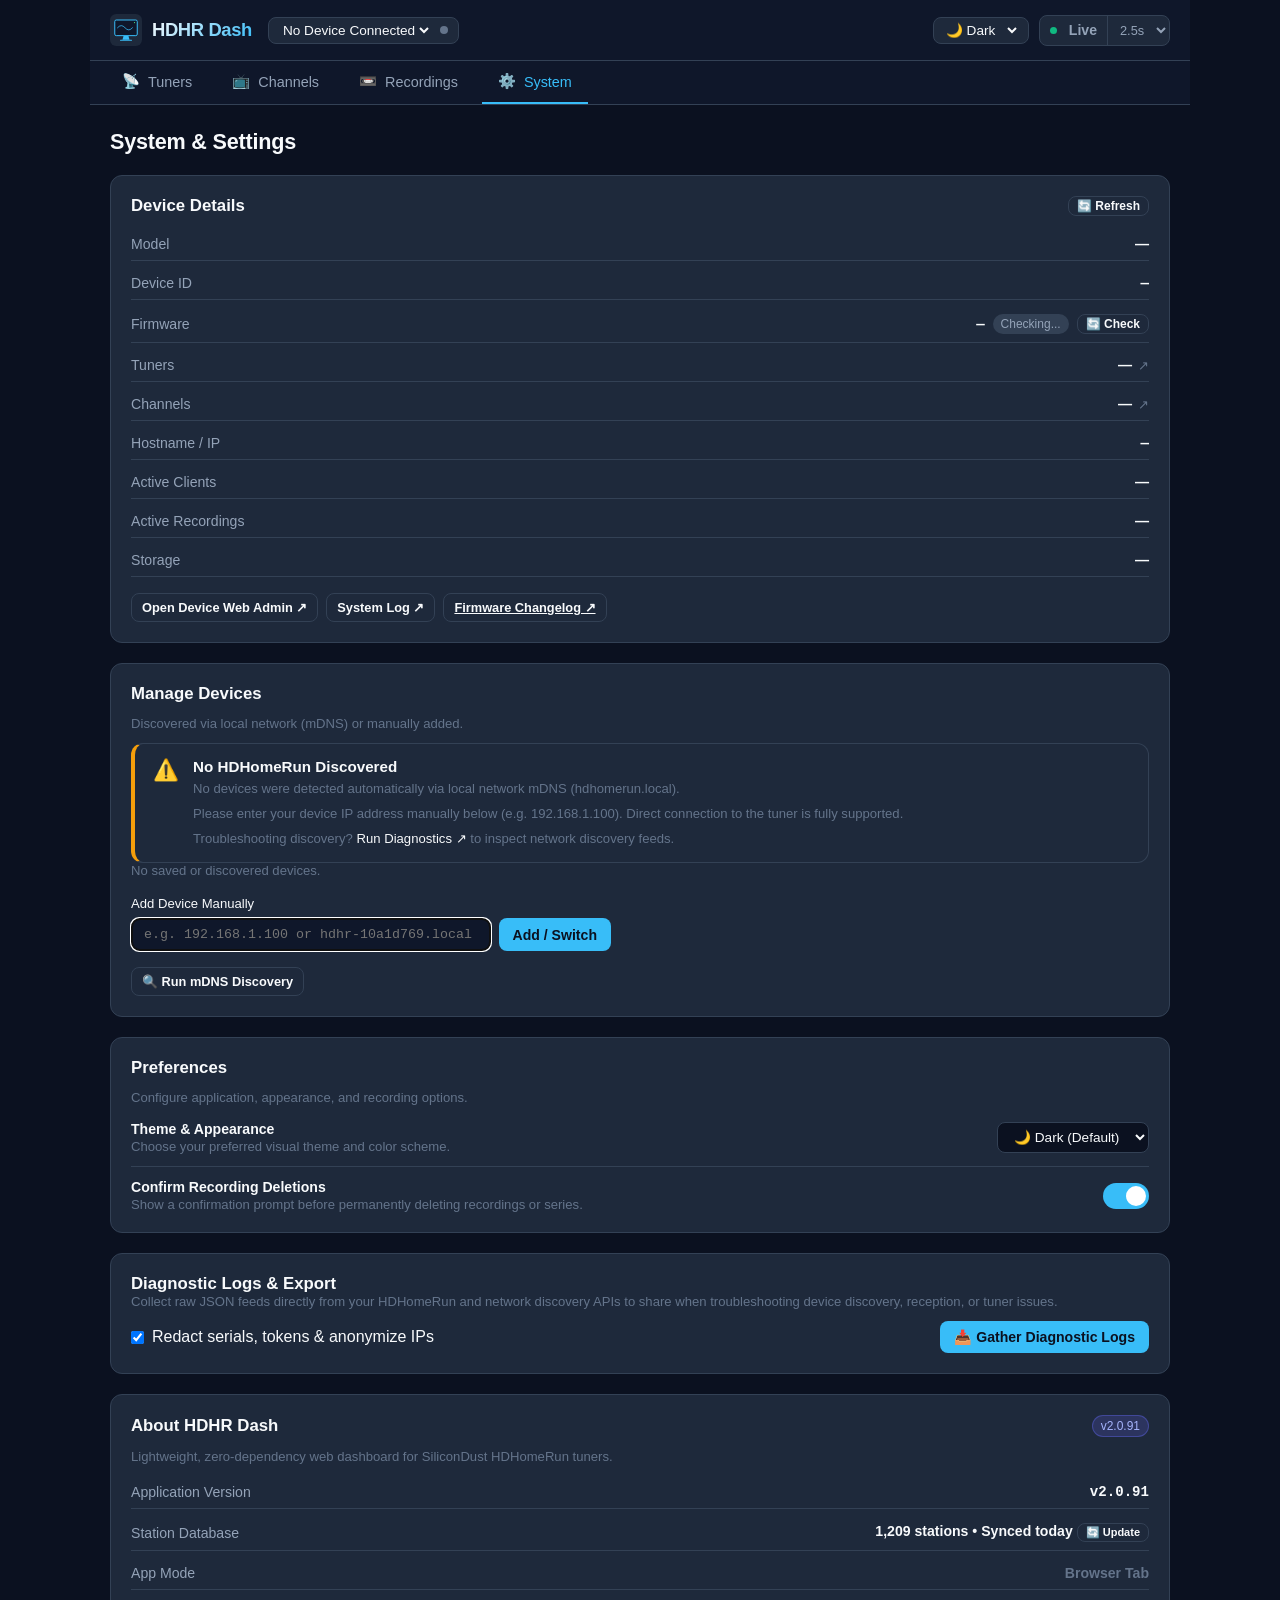
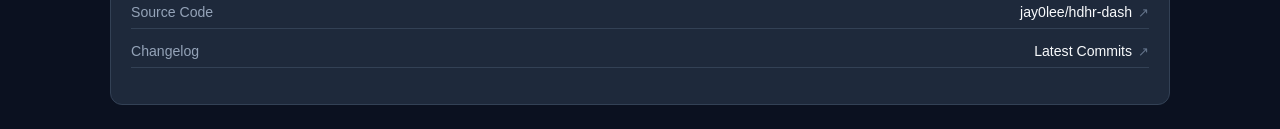
==== commit 4be0c93c: "v2.0.91: Broadcast playback perfection - unified GOP PTS anchoring, chunk-based presentation clock, " ====
--- a/index.html
+++ b/index.html
@@ -16,7 +16,7 @@
     .tab-view.active { display: block !important; }
     .hidden { display: none !important; }
   </style>
-  <link rel="stylesheet" href="style.css?v=2.0.90" />
+  <link rel="stylesheet" href="style.css?v=2.0.91" />
 </head>
 <body>
   <div class="app-shell">
@@ -682,13 +682,13 @@
           <div class="card">
             <div class="card-header-with-actions">
               <h3>About HDHR Dash</h3>
-              <span id="app-version-badge" class="badge badge-hd">v2.0.89</span>
+              <span id="app-version-badge" class="badge badge-hd">v2.0.91</span>
             </div>
             <p class="text-sm text-muted mb-12">Lightweight, zero-dependency web dashboard for SiliconDust HDHomeRun tuners.</p>
             <div class="info-list">
               <div class="info-row">
                 <span class="info-label">Application Version</span>
-                <span id="info-app-version" class="info-val font-mono">v2.0.90</span>
+                <span id="info-app-version" class="info-val font-mono">v2.0.91</span>
               </div>
               <div class="info-row">
                 <span class="info-label">Station Database</span>
@@ -806,6 +806,9 @@
           </div>
         </div>
         <div class="player-controls-right">
+          <span id="player-signal-pill" class="badge-signal hidden" title="Broadcast Signal Quality (Strength / Quality / Symbol)">
+            <span>📶</span> <span id="player-signal-label">—</span>
+          </span>
           <span class="player-format-tag" id="player-format-tag">ATSC 1.0</span>
           <button id="btn-player-fs-bottom" class="player-btn-control" title="Fullscreen">⛶</button>
         </div>
@@ -813,9 +816,9 @@
     </div>
   </div>
 
-  <script src="atsc-demuxer.js?v=2.0.90"></script>
-  <script src="atsc-decoder.js?v=2.0.90"></script>
-  <script src="player-renderer.js?v=2.0.90"></script>
-  <script src="app.js?v=2.0.90"></script>
+  <script src="atsc-demuxer.js?v=2.0.91"></script>
+  <script src="atsc-decoder.js?v=2.0.91"></script>
+  <script src="player-renderer.js?v=2.0.91"></script>
+  <script src="app.js?v=2.0.91"></script>
 </body>
 </html>
--- a/style.css
+++ b/style.css
@@ -2961,6 +2961,38 @@
   color: #ffffff;
 }
 
+.badge-signal {
+  background-color: rgba(255, 255, 255, 0.08);
+  color: var(--text-secondary);
+  border: 1px solid rgba(255, 255, 255, 0.15);
+  font-size: 0.7rem;
+  font-weight: 600;
+  padding: 2px 7px;
+  border-radius: 4px;
+  display: inline-flex;
+  align-items: center;
+  gap: 4px;
+  cursor: help;
+}
+
+.badge-signal.good {
+  color: #22c55e;
+  border-color: rgba(34, 197, 94, 0.3);
+  background-color: rgba(34, 197, 94, 0.1);
+}
+
+.badge-signal.fair {
+  color: #eab308;
+  border-color: rgba(234, 179, 8, 0.3);
+  background-color: rgba(234, 179, 8, 0.1);
+}
+
+.badge-signal.poor {
+  color: #ef4444;
+  border-color: rgba(239, 68, 68, 0.3);
+  background-color: rgba(239, 68, 68, 0.1);
+}
+
 .player-volume-group {
   display: flex;
   align-items: center;
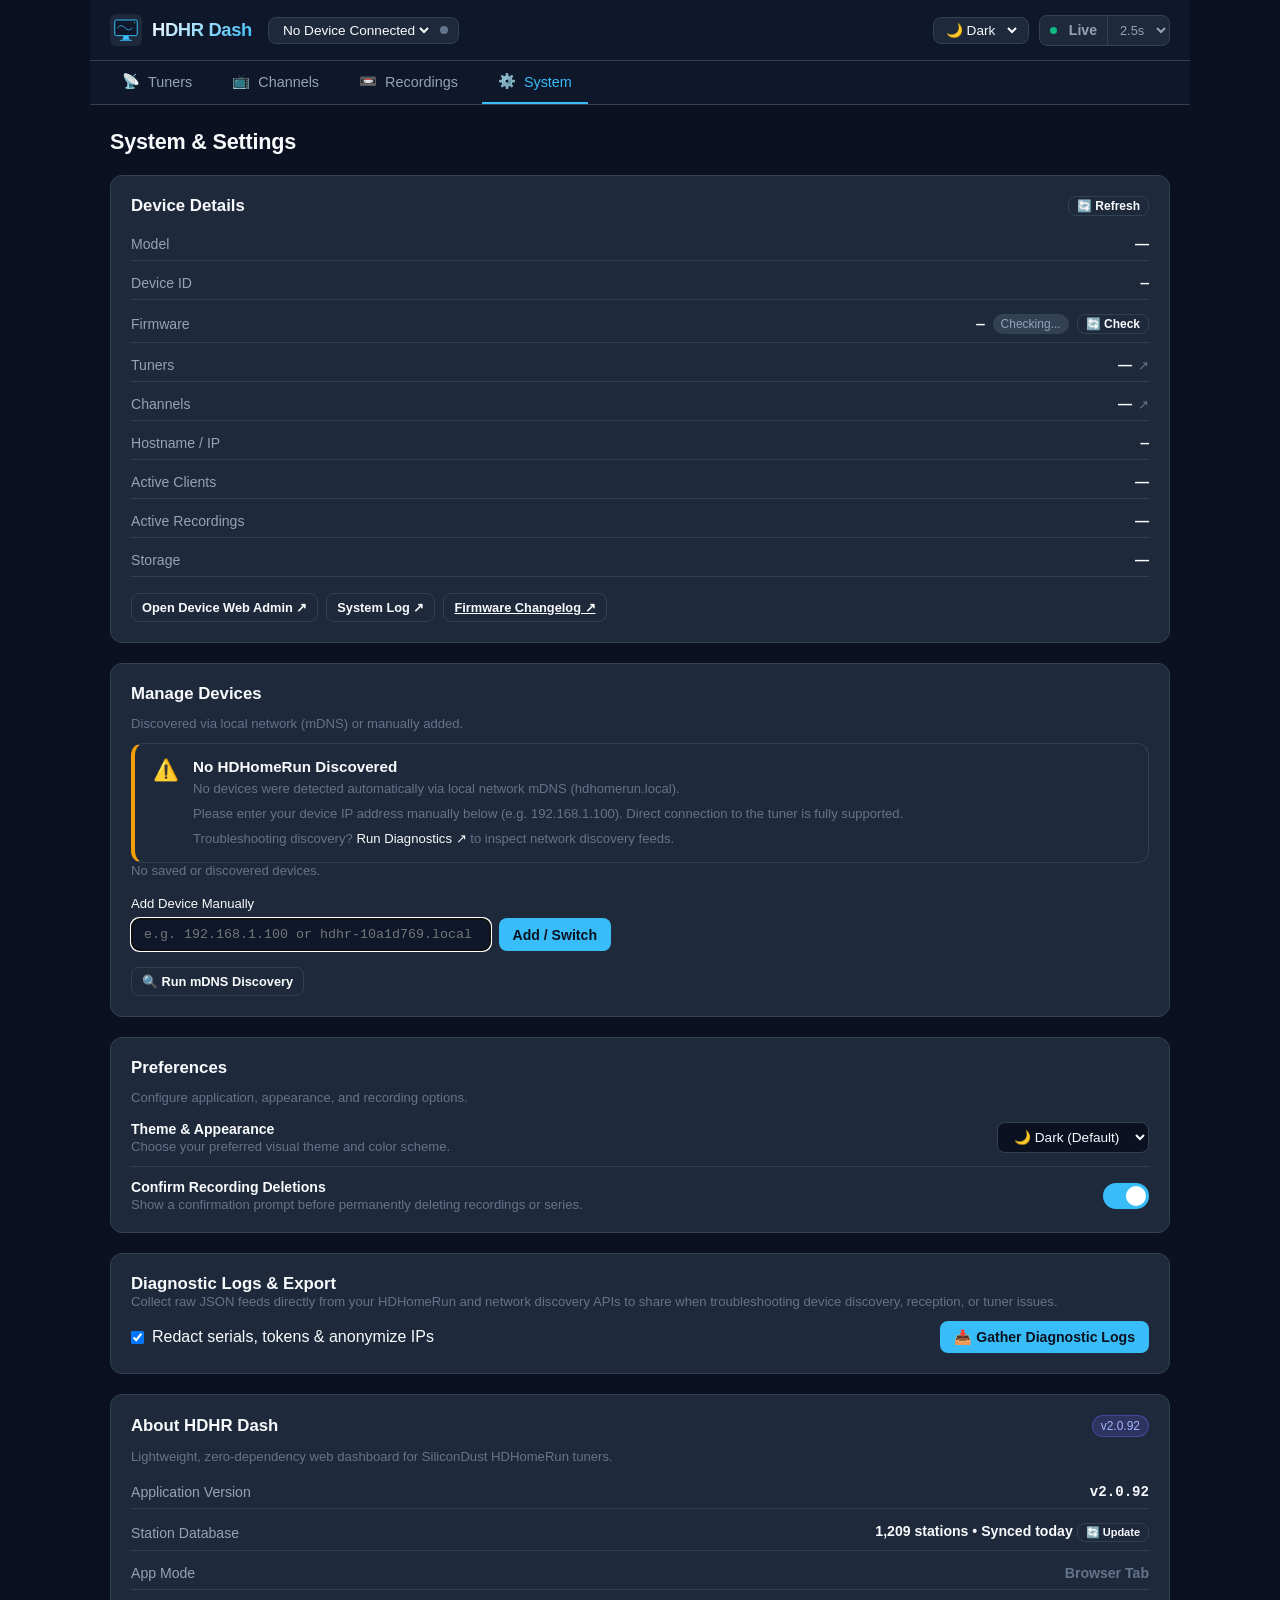
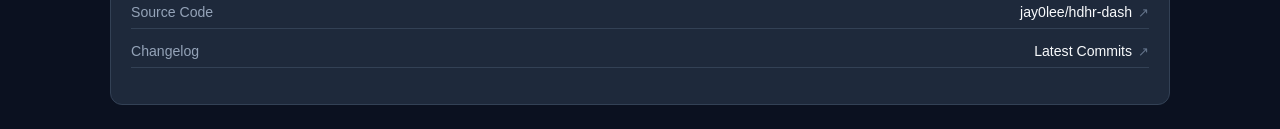
==== commit d0bfdffc: "v2.0.92: Fix subchannel PID crosstalk, eliminate audio cutouts, instant 350ms tuning cushion, and 0-" ====
--- a/index.html
+++ b/index.html
@@ -16,7 +16,7 @@
     .tab-view.active { display: block !important; }
     .hidden { display: none !important; }
   </style>
-  <link rel="stylesheet" href="style.css?v=2.0.91" />
+  <link rel="stylesheet" href="style.css?v=2.0.92" />
 </head>
 <body>
   <div class="app-shell">
@@ -682,13 +682,13 @@
           <div class="card">
             <div class="card-header-with-actions">
               <h3>About HDHR Dash</h3>
-              <span id="app-version-badge" class="badge badge-hd">v2.0.91</span>
+              <span id="app-version-badge" class="badge badge-hd">v2.0.92</span>
             </div>
             <p class="text-sm text-muted mb-12">Lightweight, zero-dependency web dashboard for SiliconDust HDHomeRun tuners.</p>
             <div class="info-list">
               <div class="info-row">
                 <span class="info-label">Application Version</span>
-                <span id="info-app-version" class="info-val font-mono">v2.0.91</span>
+                <span id="info-app-version" class="info-val font-mono">v2.0.92</span>
               </div>
               <div class="info-row">
                 <span class="info-label">Station Database</span>
@@ -816,9 +816,9 @@
     </div>
   </div>
 
-  <script src="atsc-demuxer.js?v=2.0.91"></script>
-  <script src="atsc-decoder.js?v=2.0.91"></script>
-  <script src="player-renderer.js?v=2.0.91"></script>
-  <script src="app.js?v=2.0.91"></script>
+  <script src="atsc-demuxer.js?v=2.0.92"></script>
+  <script src="atsc-decoder.js?v=2.0.92"></script>
+  <script src="player-renderer.js?v=2.0.92"></script>
+  <script src="app.js?v=2.0.92"></script>
 </body>
 </html>
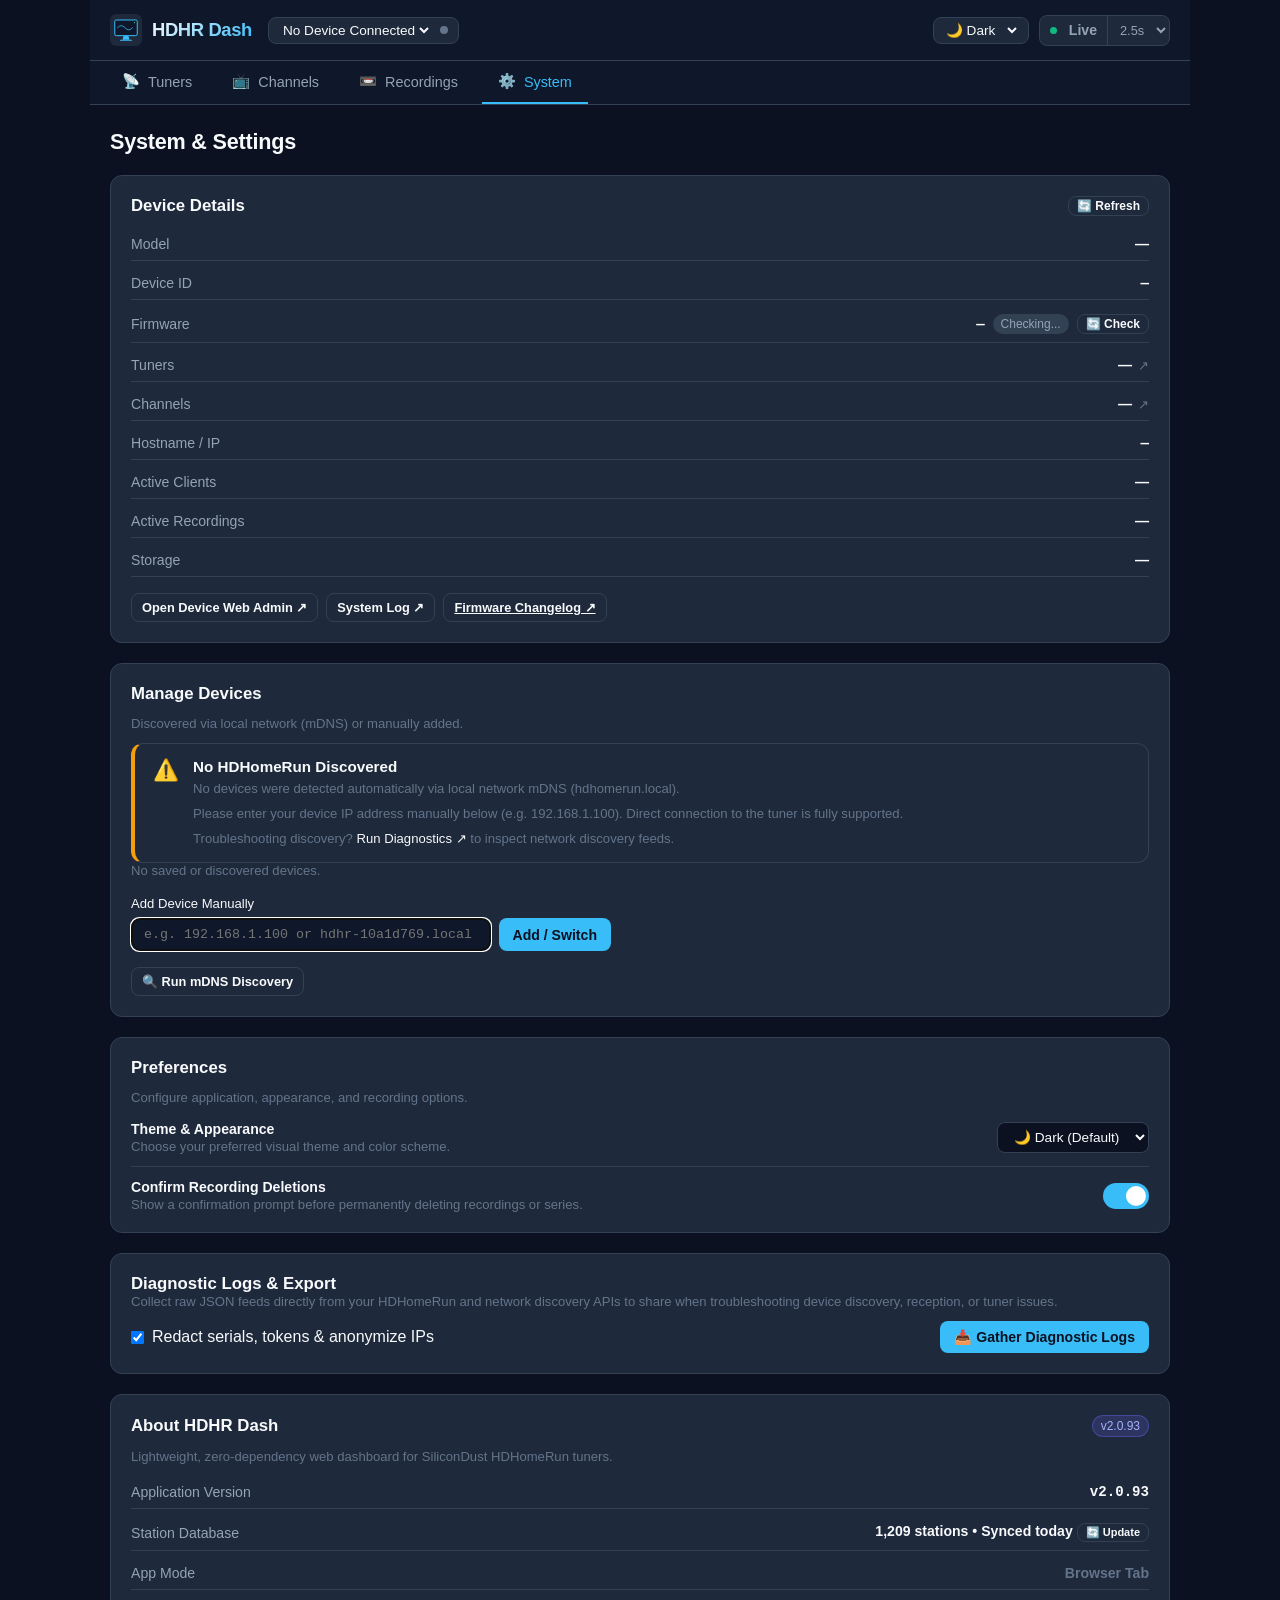
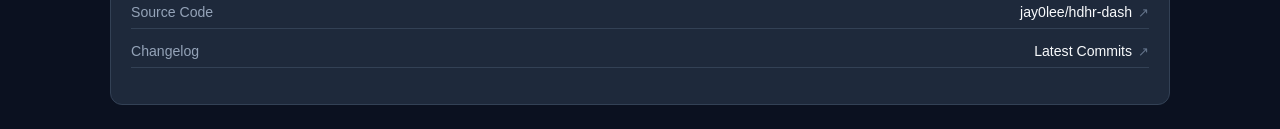
==== commit 7dea3b14: "v2.0.93: Batch transfer pipeline + FFmpeg optimization Performance optimizations: - Batch video tran" ====
--- a/index.html
+++ b/index.html
@@ -16,7 +16,7 @@
     .tab-view.active { display: block !important; }
     .hidden { display: none !important; }
   </style>
-  <link rel="stylesheet" href="style.css?v=2.0.92" />
+  <link rel="stylesheet" href="style.css?v=2.0.93" />
 </head>
 <body>
   <div class="app-shell">
@@ -682,13 +682,13 @@
           <div class="card">
             <div class="card-header-with-actions">
               <h3>About HDHR Dash</h3>
-              <span id="app-version-badge" class="badge badge-hd">v2.0.92</span>
+              <span id="app-version-badge" class="badge badge-hd">v2.0.93</span>
             </div>
             <p class="text-sm text-muted mb-12">Lightweight, zero-dependency web dashboard for SiliconDust HDHomeRun tuners.</p>
             <div class="info-list">
               <div class="info-row">
                 <span class="info-label">Application Version</span>
-                <span id="info-app-version" class="info-val font-mono">v2.0.92</span>
+                <span id="info-app-version" class="info-val font-mono">v2.0.93</span>
               </div>
               <div class="info-row">
                 <span class="info-label">Station Database</span>
@@ -816,9 +816,9 @@
     </div>
   </div>
 
-  <script src="atsc-demuxer.js?v=2.0.92"></script>
-  <script src="atsc-decoder.js?v=2.0.92"></script>
-  <script src="player-renderer.js?v=2.0.92"></script>
-  <script src="app.js?v=2.0.92"></script>
+  <script src="atsc-demuxer.js?v=2.0.93"></script>
+  <script src="atsc-decoder.js?v=2.0.93"></script>
+  <script src="player-renderer.js?v=2.0.93"></script>
+  <script src="app.js?v=2.0.93"></script>
 </body>
 </html>
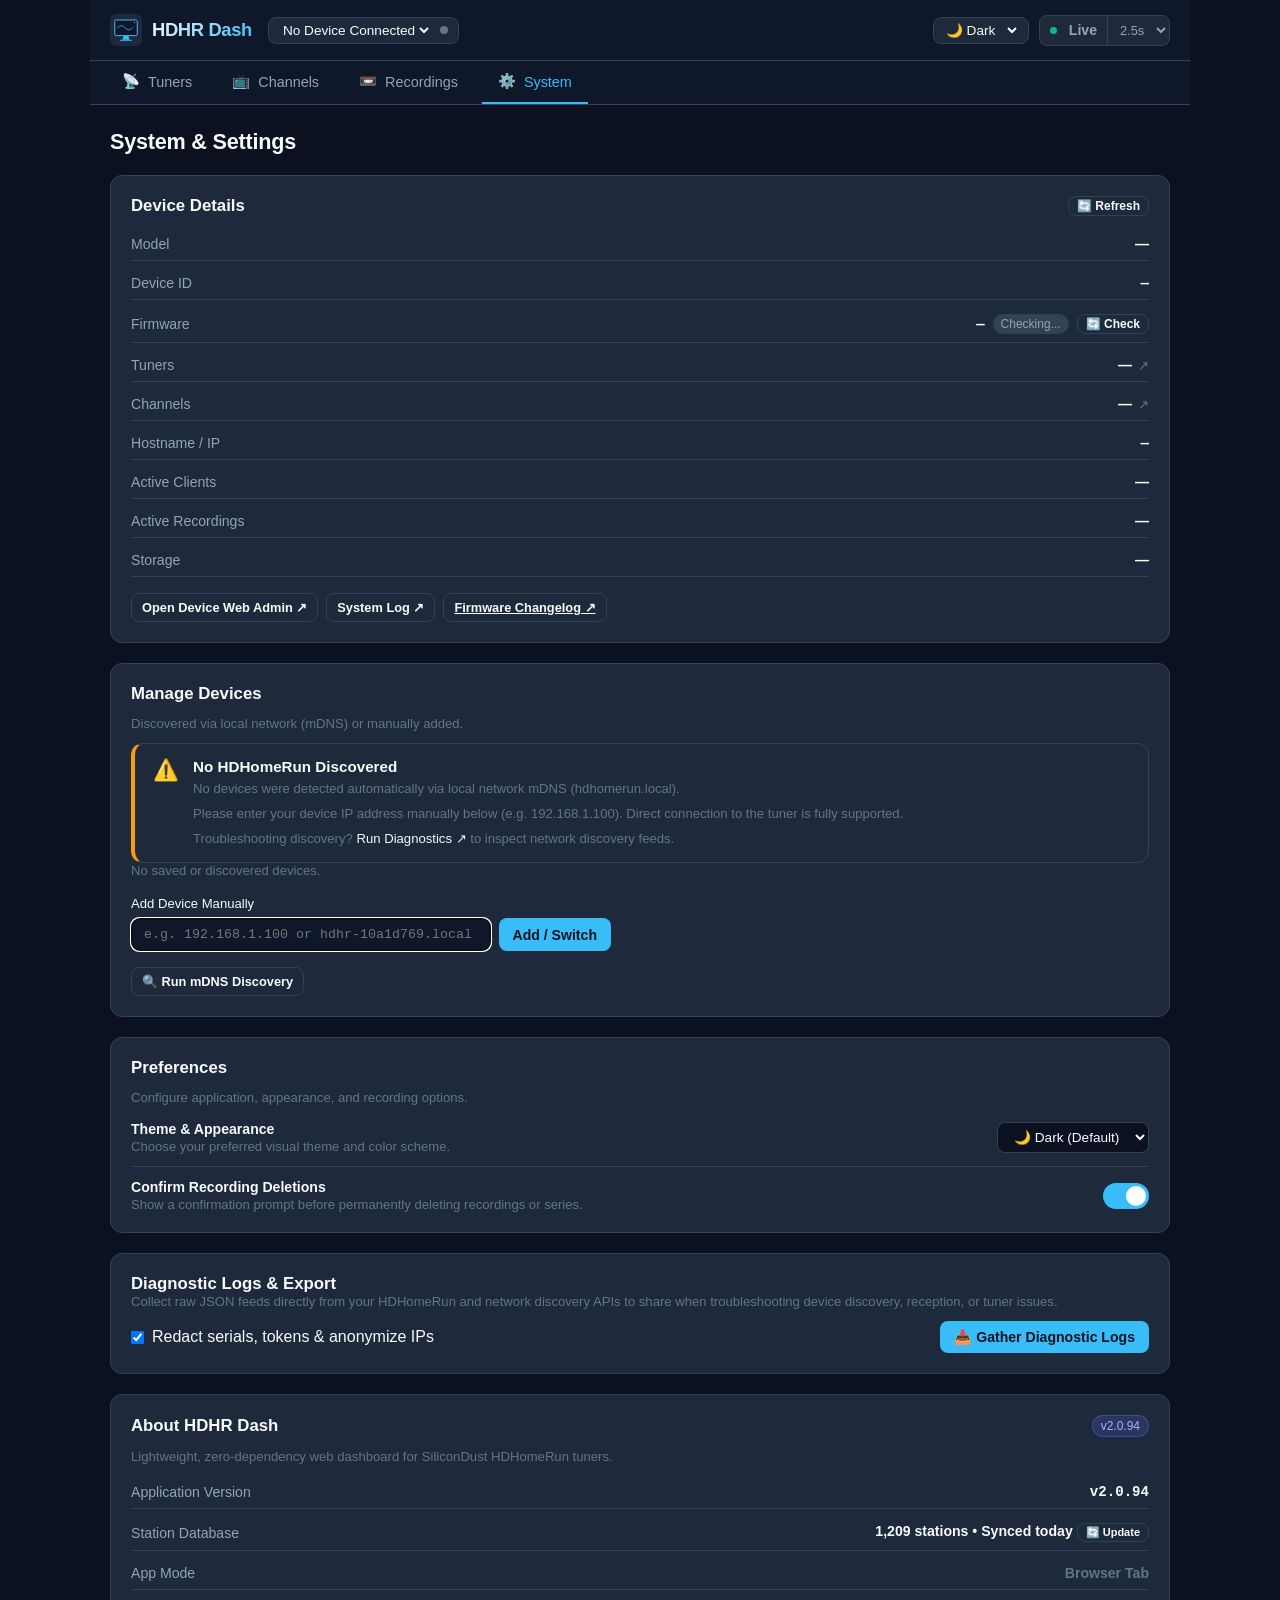
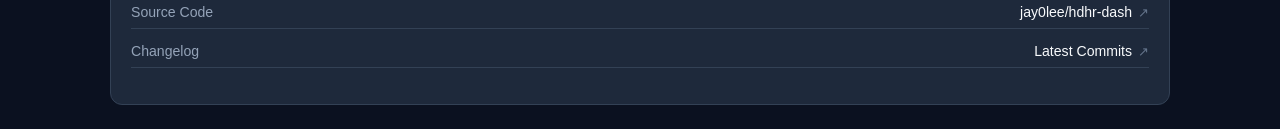
==== commit d52c5dc5: "v2.0.94: Dead code cleanup — remove 117 lines of unused code + 105KB dead script Dead code removed: " ====
--- a/index.html
+++ b/index.html
@@ -816,9 +816,7 @@
     </div>
   </div>
 
-  <script src="atsc-demuxer.js?v=2.0.93"></script>
-  <script src="atsc-decoder.js?v=2.0.93"></script>
-  <script src="player-renderer.js?v=2.0.93"></script>
-  <script src="app.js?v=2.0.93"></script>
+  <script src="player-renderer.js?v=2.0.94"></script>
+  <script src="app.js?v=2.0.94"></script>
 </body>
 </html>
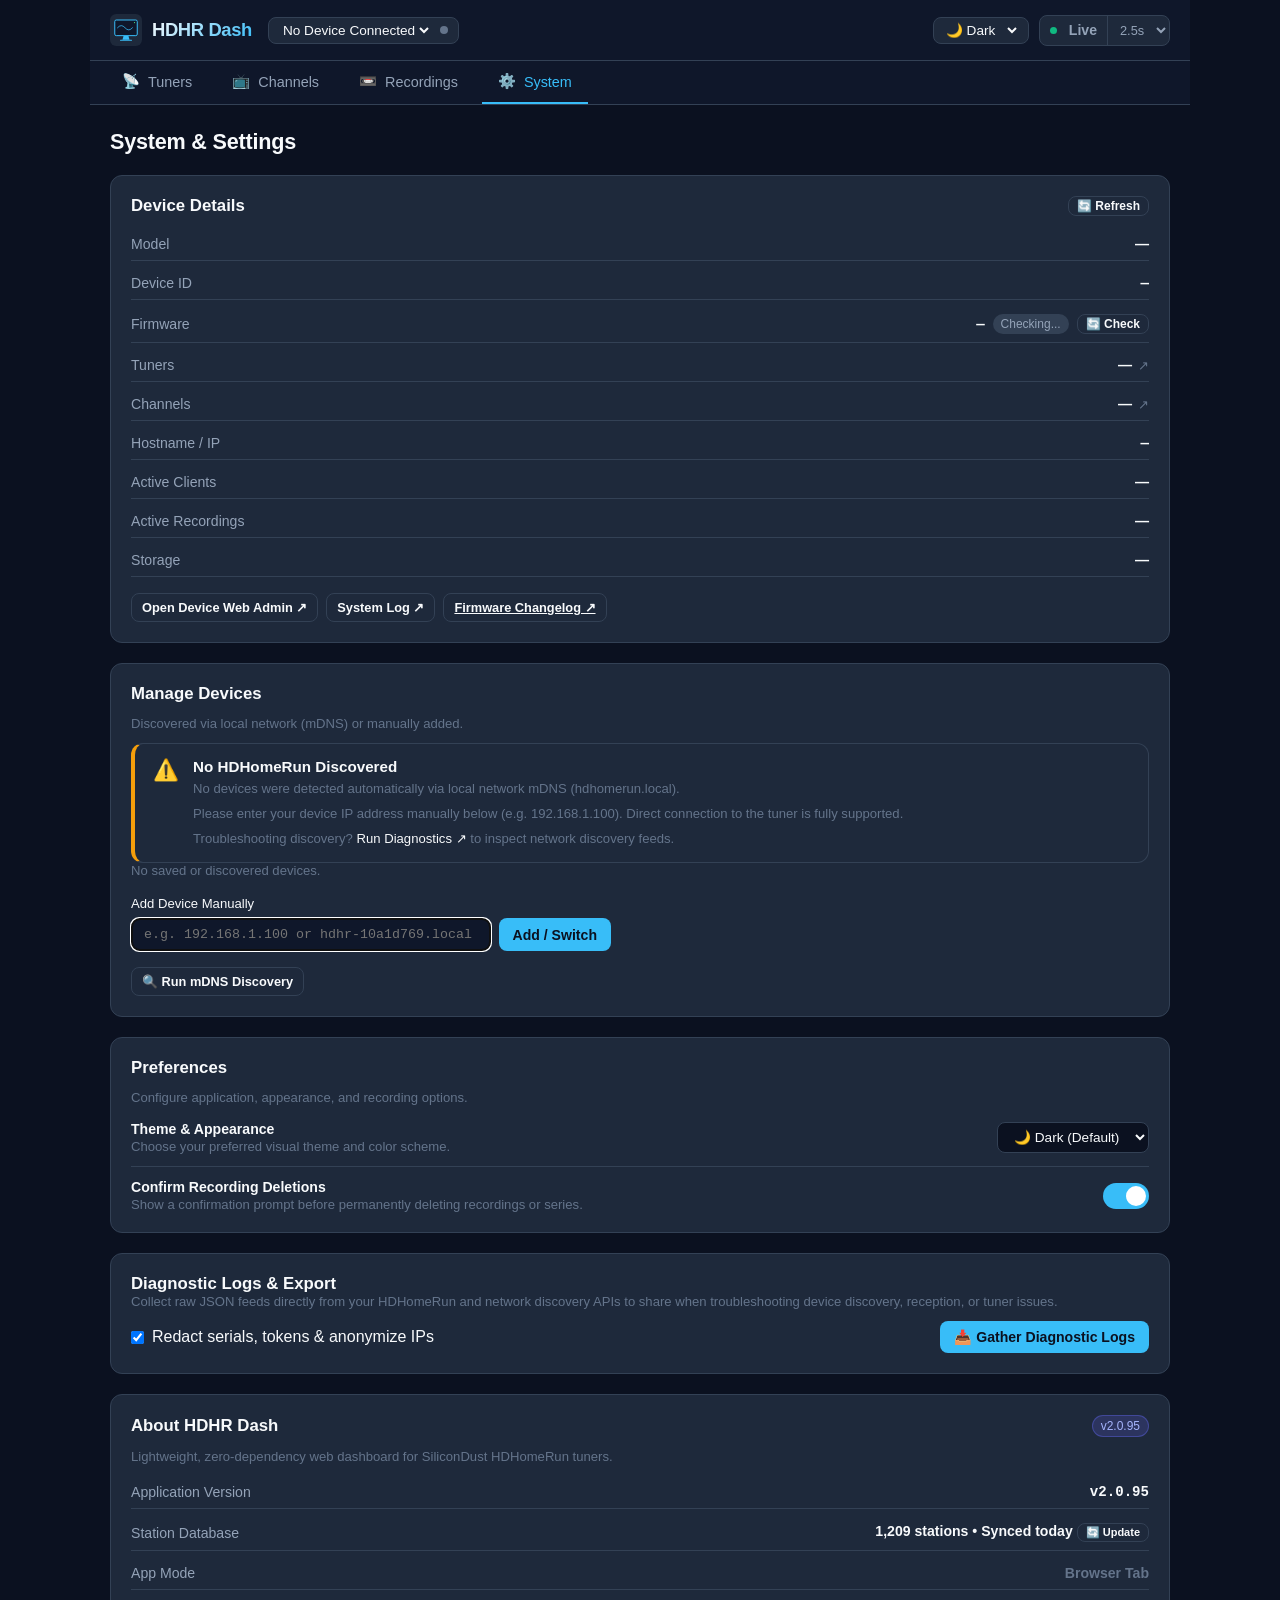
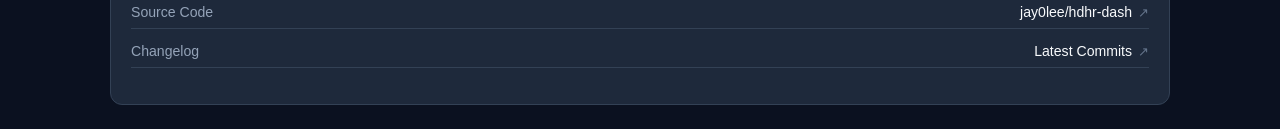
==== commit 1f939730: "v2.0.95: Real-time playback fixes — eliminate audio gaps, reduce frame drops 5 presentation layer fi" ====
--- a/index.html
+++ b/index.html
@@ -816,7 +816,7 @@
     </div>
   </div>
 
-  <script src="player-renderer.js?v=2.0.94"></script>
-  <script src="app.js?v=2.0.94"></script>
+  <script src="player-renderer.js?v=2.0.95"></script>
+  <script src="app.js?v=2.0.95"></script>
 </body>
 </html>
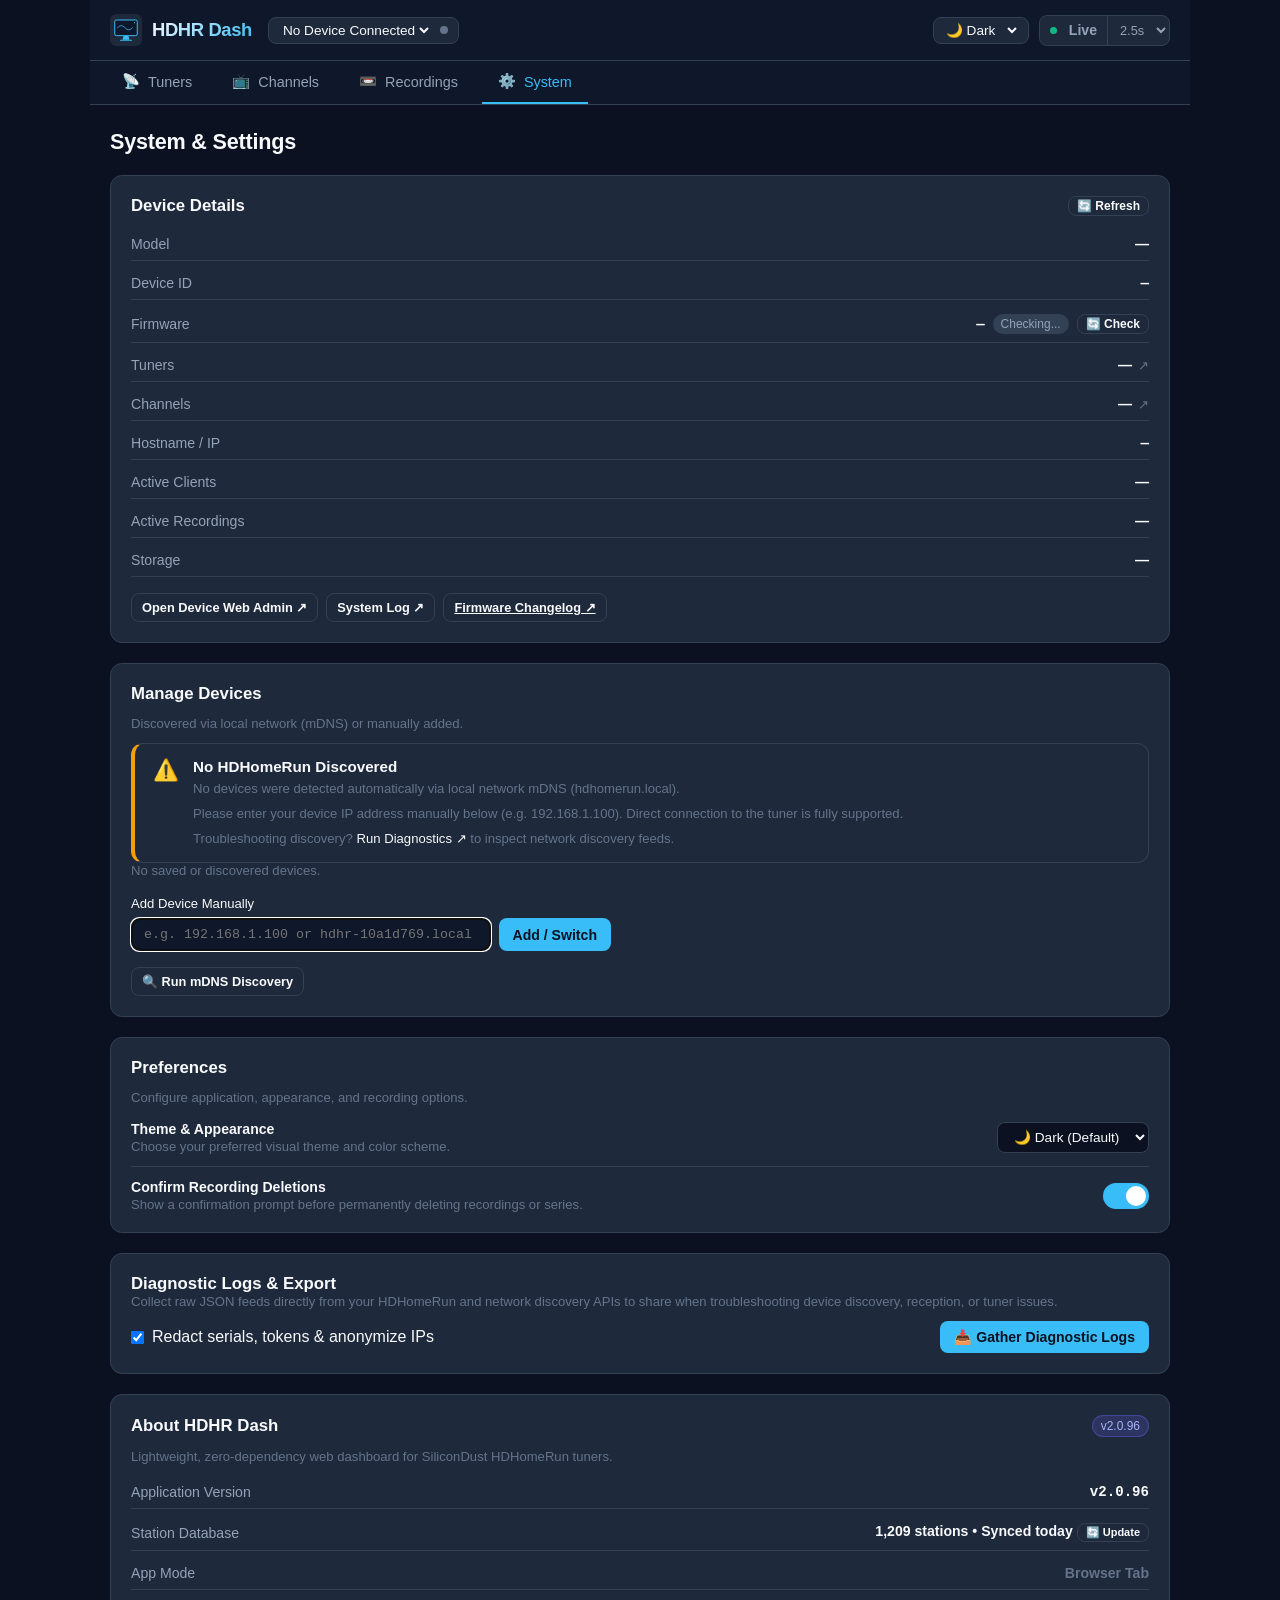
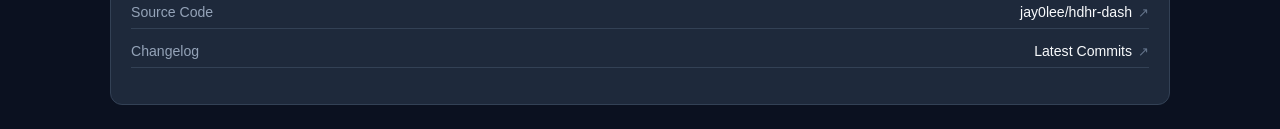
==== commit 3f6359ef: "v2.0.96: Deep playback buffer — 10-second pre-fill for glitch-free TV THE FIX: Instead of playing au" ====
--- a/index.html
+++ b/index.html
@@ -816,7 +816,7 @@
     </div>
   </div>
 
-  <script src="player-renderer.js?v=2.0.95"></script>
-  <script src="app.js?v=2.0.95"></script>
+  <script src="player-renderer.js?v=2.0.96"></script>
+  <script src="app.js?v=2.0.96"></script>
 </body>
 </html>
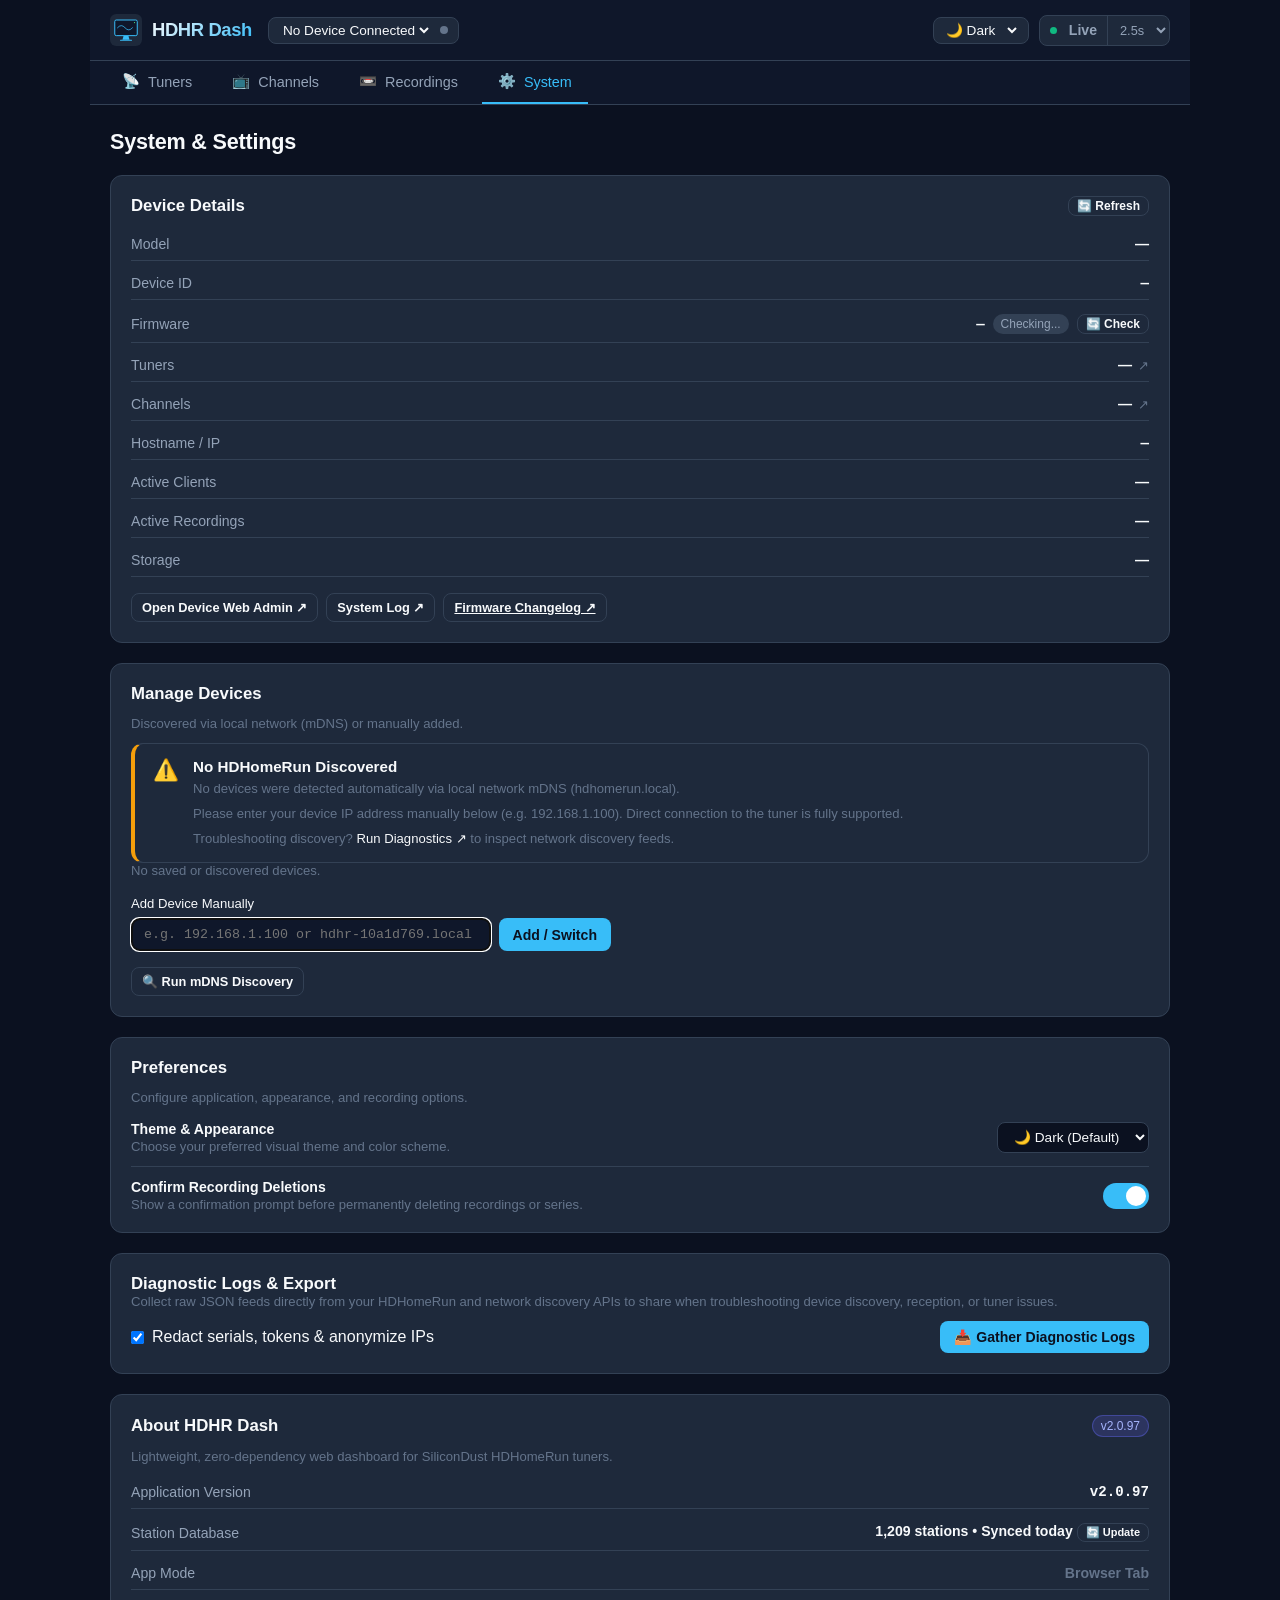
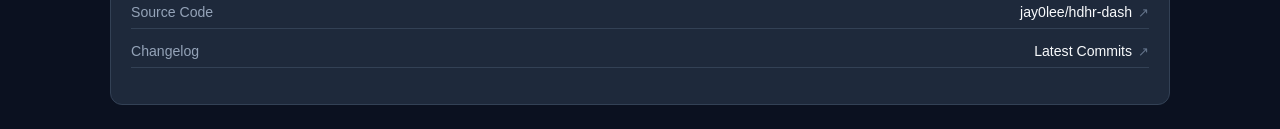
==== commit e2d26dd3: "v2.0.97: Fix deep buffer video rendering — hold frames during cushion phase CRITICAL BUG FIX: During" ====
--- a/index.html
+++ b/index.html
@@ -816,7 +816,7 @@
     </div>
   </div>
 
-  <script src="player-renderer.js?v=2.0.96"></script>
-  <script src="app.js?v=2.0.96"></script>
+  <script src="player-renderer.js?v=2.0.97"></script>
+  <script src="app.js?v=2.0.97"></script>
 </body>
 </html>
